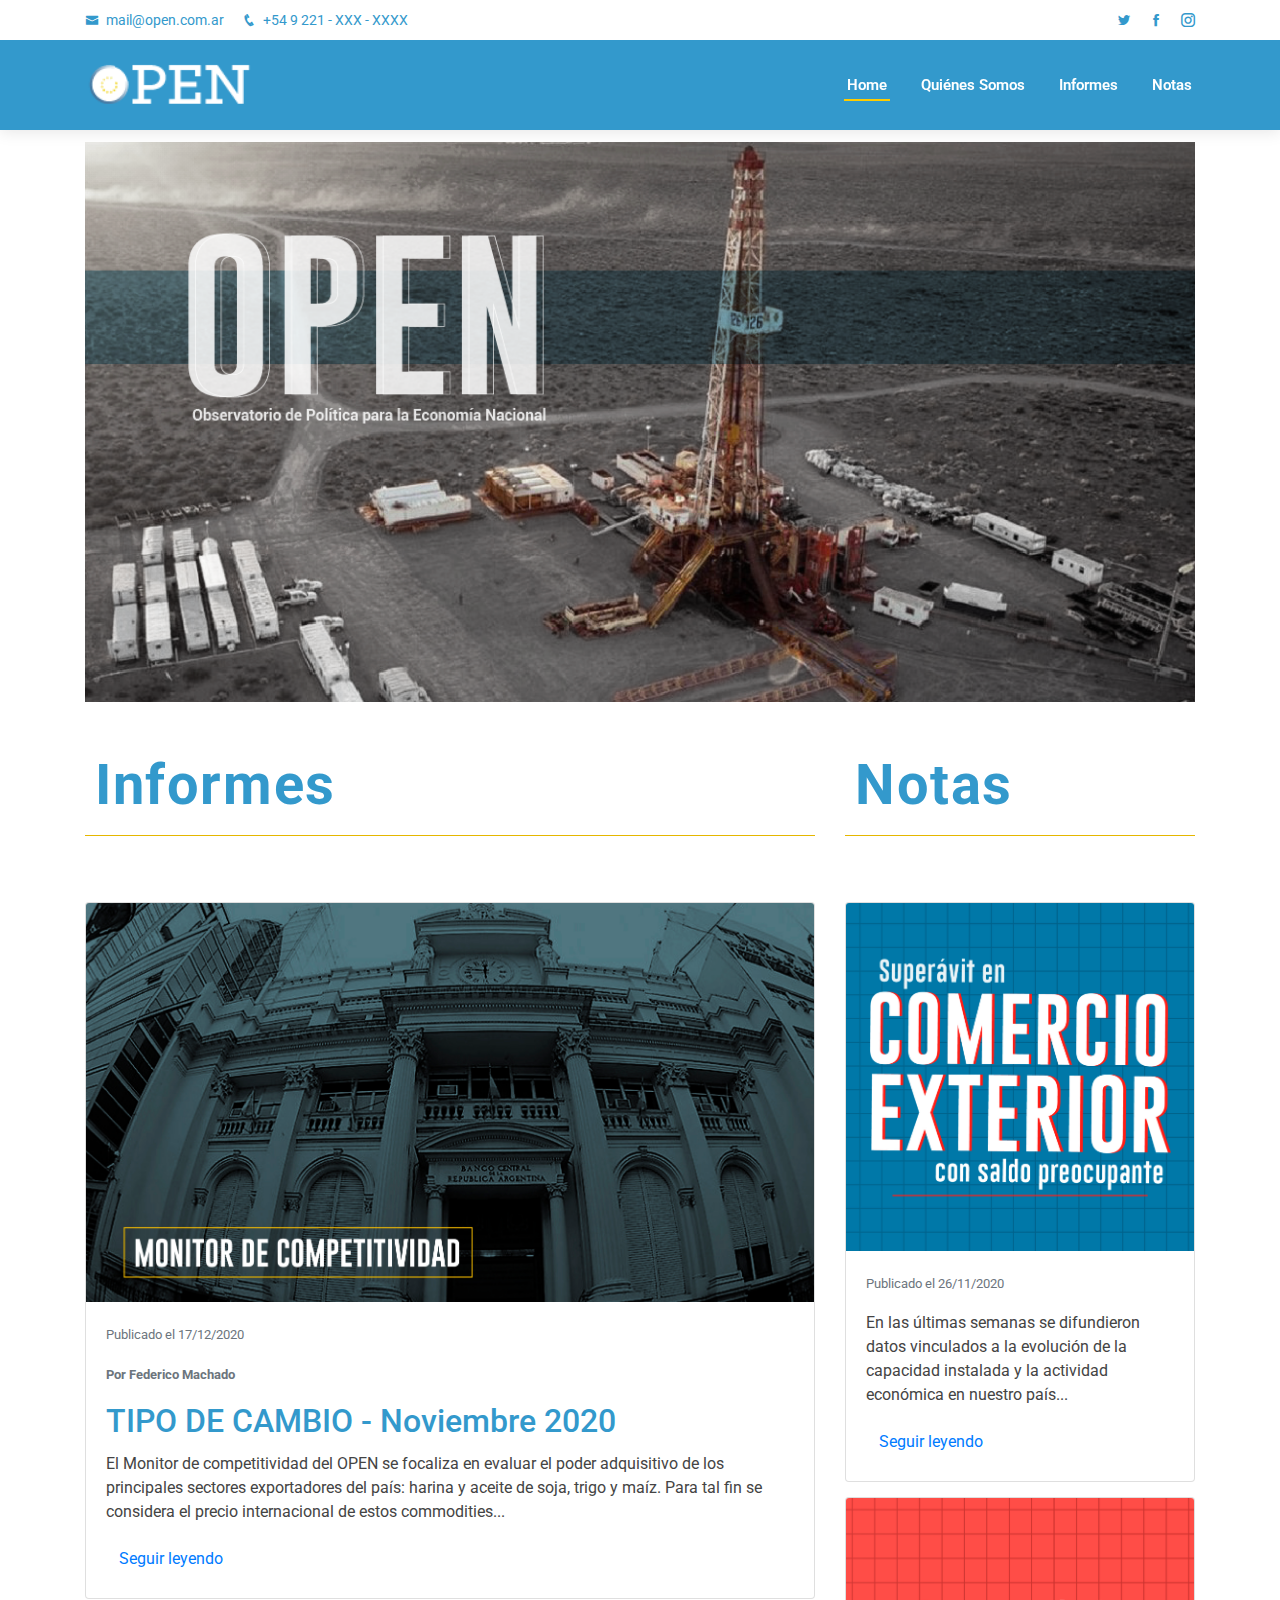
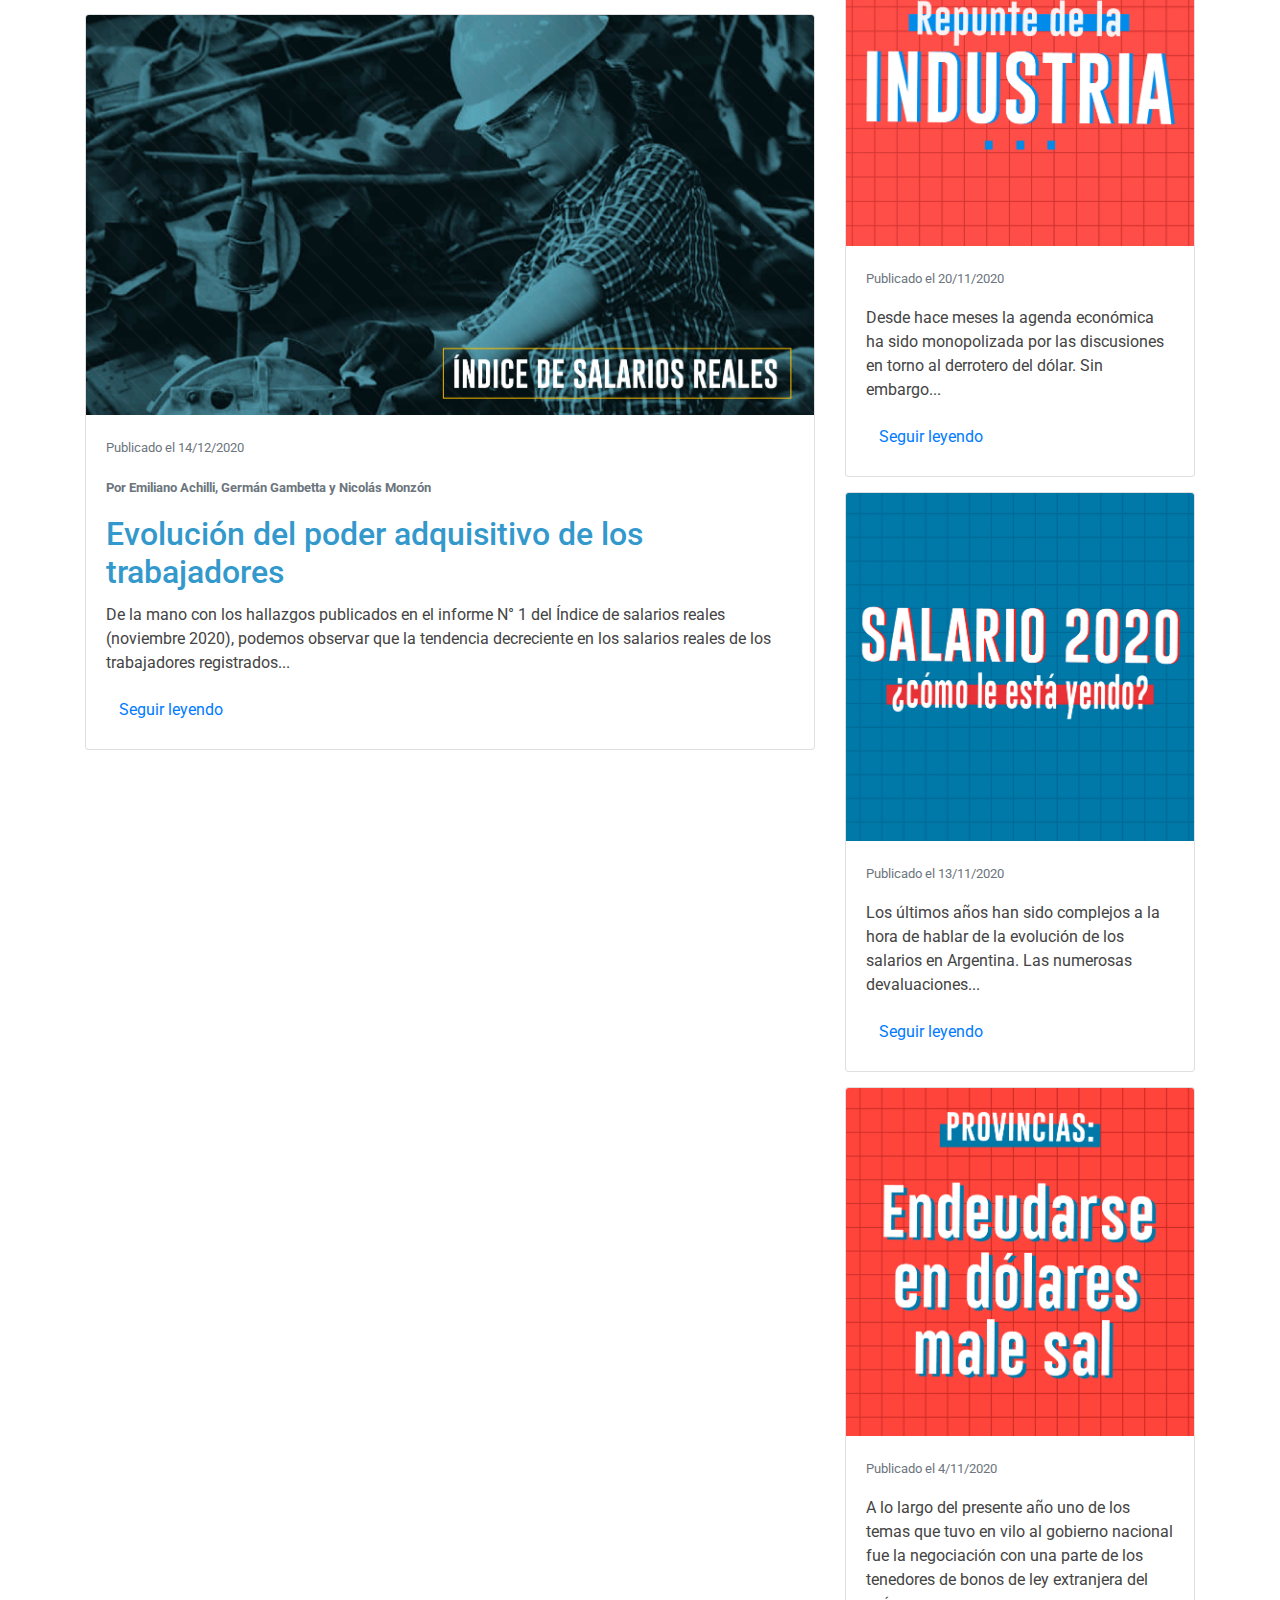
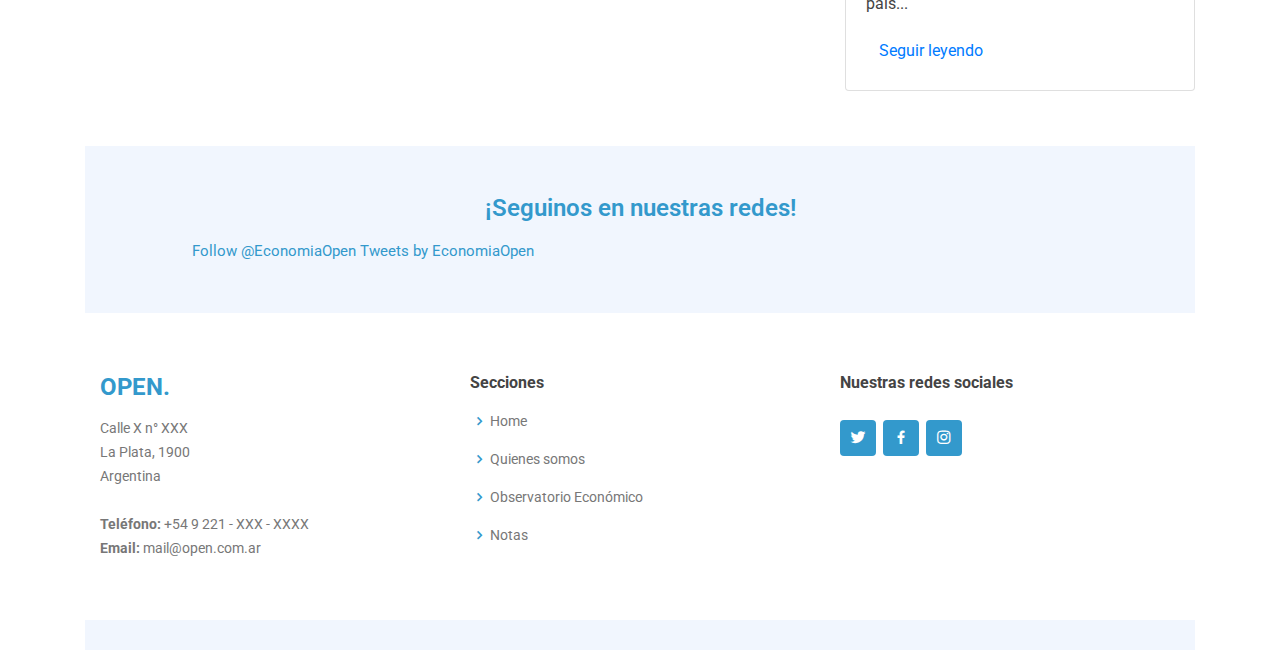
==== index.html @ 3bc05702 "A VER SI AHORA FUNCIONA - OPEN FINAL" ====
<!DOCTYPE html>
<html lang="en">

<head>
  <meta charset="utf-8">
  <meta content="width=device-width, initial-scale=1.0" name="viewport">

  <title>OPEN | Observatorio de Políticas para la Economía Nacional - Index</title>
  <meta content="" name="description">
  <meta content="" name="keywords">

  <!-- Favicons -->
  <link href="assets/img/favicon.png" rel="icon">
  <link href="assets/img/apple-touch-icon.png" rel="apple-touch-icon">

  <!-- Google Fonts -->
  <link href="https://fonts.googleapis.com/css?family=Open+Sans:300,300i,400,400i,600,600i,700,700i|Roboto:300,300i,400,400i,500,500i,600,600i,700,700i|Poppins:300,300i,400,400i,500,500i,600,600i,700,700i" rel="stylesheet">

  <!-- Archivos Vendor CSS -->
  <link href="assets/vendor/bootstrap/css/bootstrap.min.css" rel="stylesheet">
  <link href="assets/vendor/icofont/icofont.min.css" rel="stylesheet">
  <link href="assets/vendor/boxicons/css/boxicons.min.css" rel="stylesheet">
  <link href="assets/vendor/owl.carousel/assets/owl.carousel.min.css" rel="stylesheet">
  <link href="assets/vendor/venobox/venobox.css" rel="stylesheet">
  <link href="assets/vendor/aos/aos.css" rel="stylesheet">

 
  <link href="assets/css/style.css" rel="stylesheet">

</head>

<body class="container">

  <!-- ======= Barra superior ======= -->
  <div id="topbar" class="d-none d-lg-flex align-items-center fixed-top">
    <div class="container d-flex">
      <div class="contact-info mr-auto">
        <i class="icofont-envelope"></i> <a href="mailto:contact@example.com">mail@open.com.ar</a>
        <i class="icofont-phone"></i> +54 9 221 - XXX - XXXX
      </div>
      <div class="social-links">
        <a href="https://twitter.com/EconomiaOpen" class="twitter"><i class="icofont-twitter"></i></a>
        <a href="https://www.facebook.com/open.economia" class="facebook"><i class="icofont-facebook"></i></a>
        <a href="https://www.instagram.com/open.economia/" class="instagram"><i class="icofont-instagram"></i></a>
   <!-- <a href="#" class="skype"><i class="icofont-skype"></i></a>
        <a href="#" class="linkedin"><i class="icofont-linkedin"></i></i></a> -->
      </div>
    </div>
  </div>
  <!-- Fin Barra superior -->

  <!-- ======= Header ======= -->
  <header id="header" class="fixed-top">
    <div class="container d-flex align-items-center">

      <!-- <h1 class="logo mr-auto"><a href="index.html"><span>OPEN.</span></a></h1> -->
      <!-- Uncomment below if you prefer to use an image logo -->
      <a href="index.html" class="logo mr-auto"><img src="assets/img/logo.png" alt=""></a>

      <nav class="nav-menu d-none d-lg-block">
        <ul>
          <li class="active"><a href="index.html">Home</a></li>
          <li><a href="quienes-somos.html">Quiénes Somos</a></li>
          <li><a href="informes.html">Informes</a></li>
          <li><a href="notas.html">Notas</a></li>
     <!-- <li class="drop-down"><a href="">Drop Down</a>
            <ul>
              <li><a href="#">Drop Down 1</a></li>
              <li class="drop-down"><a href="#">Deep Drop Down</a>
                <ul>
                  <li><a href="#">Deep Drop Down 1</a></li>
                  <li><a href="#">Deep Drop Down 2</a></li>
                  <li><a href="#">Deep Drop Down 3</a></li>
                  <li><a href="#">Deep Drop Down 4</a></li>
                  <li><a href="#">Deep Drop Down 5</a></li>
                </ul>
              </li>
              <li><a href="#">Drop Down 2</a></li>
              <li><a href="#">Drop Down 3</a></li>
              <li><a href="#">Drop Down 4</a></li>
            </ul>
          </li>
          <li><a href="#contact">Contact</a></li> -->

        </ul>
      </nav><!-- .nav-menu -->

    </div>
  </header><!-- Fin Header -->

  <!-- Imagen Principal -->
  <main class="container-flex" data-aos="fade-up">
    <img src="assets/img/index-img.png" alt="OPEN - Imagen HOME PAGE" id="img-home" class="img-fluid mx-auto d-block">
  </main>
  <!-- Fin Imagen Principal -->

  <!-- Contenidos -->
  <div class="row">

    <!-- Monitor Económico -->
    <section class="col-12 col-md-8">

      <!-- Título -->
      <div class="section-title">
      <h1>Informes</h1>
      <hr color=#FFCC00 size="big">
      </div>

      <!-- A partir de acá se insertan cada una de los nuevos artículos con el formato de tarjeta -->
      <div class="card">
        <a href="informe2.html"><img src="assets/img/informes/informe2.jpg" class="card-img-top" alt="Imagen del informe"></a>
        <div class="card-body">
          <p class="card-text"><small class="text-muted">Publicado el 17/12/2020</small></p>
          <p class="card-text"><small class="text-muted"><b>Por Federico Machado</b></small></p>
          <h2 class="card-title">TIPO DE CAMBIO - Noviembre 2020</h5>
          <p class="card-text">El Monitor de competitividad del OPEN se focaliza en evaluar el poder adquisitivo de los principales sectores exportadores del país: harina y aceite de soja, trigo y maíz. Para tal fin se considera el precio internacional de estos commodities...</p>
          <a href="informe2.html" class="btn btn-link">Seguir leyendo</a>
        </div>
      </div>

      <div class="card">
        <a href="informe1.html"><img src="assets/img/informes/informe1.jpg" class="card-img-top" alt="Imagen del informe"></a>
        <div class="card-body">
          <p class="card-text"><small class="text-muted">Publicado el 14/12/2020</small></p>
          <p class="card-text"><small class="text-muted"><b>Por Emiliano Achilli, Germán Gambetta y Nicolás Monzón</b></small></p>
          <h2 class="card-title">Evolución del poder adquisitivo de los trabajadores</h5>
          <p class="card-text">De la mano con los hallazgos publicados en el informe N° 1 del Índice de salarios reales (noviembre 2020), podemos observar que la tendencia decreciente en los salarios reales de los trabajadores registrados...</p>
          <a href="informe1.html" class="btn btn-link">Seguir leyendo</a>
        </div>
      </div>

    </section> 
    <!-- Fin monitor económico -->

    <!-- Notas -->
    <section class="col-12 col-md-4">

      <!-- Título -->
      <div class="section-title">
      <h1>Notas</h1>
      <hr color=#FFCC00 size=50>
      </div>

       <!-- A partir de acá se insertan cada una de las nuevas notas con el formato de tarjeta -->

      <div class="card">
          <a href="nota4.html"><img src="assets/img/notas/Nota4.jpg" class="card-img-top" alt="IMAGEN DE LA NOTA"></a>
          <div class="card-body">
          <p class="card-text"><small class="text-muted">Publicado el 26/11/2020</small></p>
          <p class="card-text">En las últimas semanas se difundieron datos vinculados a la evolución de la capacidad instalada y la actividad económica en nuestro país...</p>
          <a href="nota4.html" class="btn btn-link">Seguir leyendo</a>
          </div>
      </div>

      <div class="card">
        <a href="nota3.html"><img src="assets/img/notas/Nota3.jpg" class="card-img-top" alt="IMAGEN DE LA NOTA"></a>
        <div class="card-body">
        <p class="card-text"><small class="text-muted">Publicado el 20/11/2020</small></p>
        <p class="card-text">Desde hace meses la agenda económica ha sido monopolizada por las discusiones en torno al derrotero del dólar. Sin embargo...</p>
        <a href="nota3.html" class="btn btn-link">Seguir leyendo</a>
        </div>
      </div>

      <div class="card">
        <a href="nota2.html"><img src="assets/img/notas/Nota2.jpg" class="card-img-top" alt="IMAGEN DE LA NOTA"></a>
        <div class="card-body">
        <p class="card-text"><small class="text-muted">Publicado el 13/11/2020</small></p>
        <p class="card-text">Los últimos años han sido complejos a la hora de hablar de la evolución de los salarios en Argentina. Las numerosas devaluaciones...</p>
        <a href="nota2.html" class="btn btn-link">Seguir leyendo</a>
        </div>
      </div>

      <div class="card">
        <a href="nota1.html"><img src="assets/img/notas/Nota1.jpg" class="card-img-top" alt="IMAGEN DE LA NOTA"></a>
        <div class="card-body">
        <p class="card-text"><small class="text-muted">Publicado el 4/11/2020</small></p>
        <p class="card-text">A lo largo del presente año uno de los temas que tuvo en vilo al gobierno nacional fue la negociación con una parte de los tenedores de bonos de ley extranjera del país...</p>
        <a href="nota1.html" class="btn btn-link">Seguir leyendo</a>
        </div>
      </div>

    </section>

  </div>
    
  <!-- Fin Notas -->

  <!-- Final de los Contenidos -->

  <!-- ======= Footer ======= -->
  <footer id="footer">

    <div class="footer-newsletter">
      <div class="container">
        <div class="row justify-content-center">
          <div class="col-lg-12">
            <h4>¡Seguinos en nuestras redes!</h4>
          </div>
          <div class="col-lg-6">

            <!-- BOTON FOLLOW-->
            <a href="https://twitter.com/EconomiaOpen?ref_src=twsrc%5Etfw" class="twitter-follow-button" data-lang="es" data-show-count="true" data-size="large">Follow @EconomiaOpen</a><script async src="https://platform.twitter.com/widgets.js" charset="utf-8"></script>

            <!-- FEED TWITTER -->
            <a class="twitter-timeline" data-lang="es" data-width="400" data-height="300" href="https://twitter.com/EconomiaOpen?ref_src=twsrc%5Etfw">Tweets by EconomiaOpen</a> <script async src="https://platform.twitter.com/widgets.js" charset="utf-8"></script>

          </div>
          <div class="col-lg-6">
            
            
            <!-- <div class="powr-instagram-feed" id="f2cced0b_1604287656"></div><script src="https://www.powr.io/powr.js?platform=embed"></script>

            <div class='embedsocial-instagram' data-ref="63bd82ec4a86f5b2173c14cc9625899e3c56906b"></div><script>(function(d, s, id){var js; if (d.getElementById(id)) {return;} js = d.createElement(s); js.id = id; js.src = "https://embedsocial.com/embedscript/in.js"; d.getElementsByTagName("head")[0].appendChild(js);}(document, "script", "EmbedSocialInstagramScript"));</script> -->
          </div>
        </div>
      </div>
    </div>

    <div class="footer-top">
      <div class="container">
        <div class="row">

          <div class="col-lg-4 col-md-6 footer-contact">
            <h3>OPEN<span>.</span></h3>
            <p>
              Calle X n° XXX <br>
              La Plata, 1900<br>
              Argentina <br><br>
              <strong>Teléfono:</strong> +54 9 221 - XXX - XXXX<br>
              <strong>Email:</strong> mail@open.com.ar<br>
            </p>
          </div>

          <div class="col-lg-4 col-md-6 footer-links">
            <h4>Secciones</h4>
            <ul>
              <li><i class="bx bx-chevron-right"></i> <a href="#">Home</a></li>
              <li><i class="bx bx-chevron-right"></i> <a href="#">Quienes somos</a></li>
              <li><i class="bx bx-chevron-right"></i> <a href="#">Observatorio Económico</a></li>
              <li><i class="bx bx-chevron-right"></i> <a href="#">Notas</a></li>
              <!-- <li><i class="bx bx-chevron-right"></i> <a href="#">Privacy policy</a></li>
            </ul> -->
          </div>


          <div class="col-lg-4 col-md-6 footer-links">
            <h4>Nuestras redes sociales</h4>
            <div class="social-links mt-3">
              <a href="#" class="twitter"><i class="bx bxl-twitter"></i></a>
              <a href="#" class="facebook"><i class="bx bxl-facebook"></i></a>
              <a href="#" class="instagram"><i class="bx bxl-instagram"></i></a>
            </div>
          </div>

        </div>
      </div>
    </div>

    
  </footer><!-- Fin Footer -->

  <div id="preloader"></div>
  <a href="#" class="back-to-top"><i class="icofont-simple-up"></i></a>

  <!-- Librería JS -->
  <script src="assets/vendor/jquery/jquery.min.js"></script>
  <script src="assets/vendor/bootstrap/js/bootstrap.bundle.min.js"></script>
  <script src="assets/vendor/jquery.easing/jquery.easing.min.js"></script>
  <script src="assets/vendor/php-email-form/validate.js"></script>
  <script src="assets/vendor/waypoints/jquery.waypoints.min.js"></script>
  <script src="assets/vendor/counterup/counterup.min.js"></script>
  <script src="assets/vendor/owl.carousel/owl.carousel.min.js"></script>
  <script src="assets/vendor/isotope-layout/isotope.pkgd.min.js"></script>
  <script src="assets/vendor/venobox/venobox.min.js"></script>
  <script src="assets/vendor/aos/aos.js"></script>

  <!-- Template Main JS File -->
  <script src="assets/js/main.js"></script>

</body>

</html>
---- assets/vendor/venobox/venobox.css ----
/* ------ venobox.css --------*/
.vbox-overlay *, .vbox-overlay *:before, .vbox-overlay *:after{
    -webkit-backface-visibility: hidden;
    -webkit-box-sizing:border-box;
    -moz-box-sizing:border-box;
    box-sizing:border-box;
}
.vbox-overlay * { 
    -webkit-backface-visibility: visible;
    backface-visibility: visible;
}
.vbox-overlay{
    display: -webkit-flex;
    display: flex;
    -webkit-flex-direction: column;
    flex-direction: column;
    -webkit-justify-content: center;
    justify-content: center;
    -webkit-align-items: center;
    align-items: center;
    position: fixed;
    left: 0;
    top: 0;
    bottom: 0;
    right: 0;
    z-index: 999999;
}

/* ----- navigation ----- */
.vbox-title{
    width: 100%;
    height: 40px;
    float: left;
    text-align: center;
    line-height: 28px;
    font-size: 12px;
    padding: 6px 50px;
    overflow: hidden;
    position: fixed;
    display: none;
    left: 0;
    z-index: 89;
}
.vbox-close{
    cursor: pointer;
    position: fixed;
    top: -1px;
    right: 0;
    width: 50px;
    height: 40px;
    padding: 6px;
    display: block;
    background-position:10px center;
    overflow: hidden;
    font-size: 24px;
    line-height: 1;
    text-align: center;
    z-index: 99;
}
.vbox-left{
    cursor: pointer;
    position: fixed;
    left: 0;
    height: 40px;
    overflow: hidden;
    line-height: 28px;
    font-size: 12px;
    z-index: 99;
    display: flex;
    align-items:center;
}
.vbox-num{
    display: inline-block;
    margin: 6px 0 6px 15px;
}
/* ----- Social share ----- */
.vbox-share{
    line-height: 28px;
    font-size: 12px;
    overflow: hidden;
    position: fixed;
    left: 0;
    z-index: 98;
    display: flex;
    align-items:center;
    justify-content: center;
    width: 100%;
    text-align: center;
}
.vbox-share svg{
    max-height: 28px;
    width: 28px;
    z-index: 10;
    margin-left: 12px;
    margin-top: 6px;
    margin-bottom: 6px;
    vertical-align: middle;
}


/* ----- navigation ARROWS ----- */
.vbox-next, .vbox-prev{
    position: fixed;
    top: 50%;
    margin-top: -15px;
    overflow: hidden;
    cursor: pointer;
    display: block;
    width: 45px;
    height: 45px;
    z-index: 99;
}
.vbox-next span, .vbox-prev span{
    position: relative;
    width: 20px;
    height: 20px;
    border: 2px solid transparent;
    border-top-color: #B6B6B6;
    border-right-color: #B6B6B6;
    text-indent: -100px;
    position: absolute;
    top: 8px;
    display: block;
}
.vbox-prev{
    left: 15px;
}
.vbox-next{
    right: 15px;
}
.vbox-prev span{
    left: 10px;
    -ms-transform: rotate(-135deg);
    -webkit-transform: rotate(-135deg);
    transform: rotate(-135deg);
}
.vbox-next span{
    -ms-transform: rotate(45deg);
    -webkit-transform: rotate(45deg);
    transform: rotate(45deg);
    right: 10px;
}
/* ------- inline window ------ */
.vbox-inline{
    width: 420px;
    height: 315px;
    height: 70vh;
    padding: 10px;
    background: #fff;
    margin: 0 auto;
    overflow: auto;
    text-align: left;
}
/* ------- Video & iFrames window ------ */
.venoframe{
    max-width: 100%;
    width: 100%;
    border: none;
    width: 100%;
    height: 260px;
    height: 70vh;
}
.venoframe.vbvid{
    height: 260px;
}
@media (min-width: 768px) {
    .venoframe, .vbox-inline{
        width: 90%;
        height: 360px;
        height: 70vh;
    }
    .venoframe.vbvid{
        width: 640px;
        height: 360px;
    }
}
@media (min-width: 992px) {
    .venoframe, .vbox-inline{
        max-width: 1200px;
        width: 80%;
        height: 540px;
        height: 70vh;
    }
    .venoframe.vbvid{
        width: 960px;
        height: 540px;
    }
}
/* 
Please do NOT edit this part! 
or at least read this note: http://i.imgur.com/7C0ws9e.gif
*/
.vbox-open{
    overflow: hidden;
}
.vbox-container{
    position: absolute;
    left: 0;
    right: 0;
    top: 0;
    bottom: 0;
    overflow-x: hidden;
    overflow-y: scroll;
    overflow-scrolling: touch;
    -webkit-overflow-scrolling: touch;
    z-index: 20;
    max-height: 100%;

}

.vbox-content{
    text-align: center;
    float: left;
    width: 100%;
    position: relative;
    overflow: hidden;
    padding: 20px 4%;
}
.vbox-container img{
    max-width: 100%;
    height: auto;
}
.vbox-figlio{
    box-shadow: 0 0 12px rgba(0,0,0,0.19), 0 6px 6px rgba(0,0,0,0.23);
    max-width: 100%;
    text-align: initial;
}
img.vbox-figlio{
    -webkit-user-select: none;
-khtml-user-select: none;
-moz-user-select: none;
-o-user-select: none;
user-select: none;
}
.vbox-content.swipe-left{
    margin-left: -200px !important;
}
.vbox-content.swipe-right{
    margin-left: 200px !important;
}
.vbox-animated{
    webkit-transition: margin 300ms ease-out;
    transition: margin 300ms ease-out;
}

/* ---------- preloader ----------
 * SPINKIT 
 * http://tobiasahlin.com/spinkit/
-------------------------------- */
.sk-double-bounce,.sk-rotating-plane{width:40px;height:40px;margin:40px auto}.sk-rotating-plane{background-color:#333;-webkit-animation:sk-rotatePlane 1.2s infinite ease-in-out;animation:sk-rotatePlane 1.2s infinite ease-in-out}@-webkit-keyframes sk-rotatePlane{0%{-webkit-transform:perspective(120px) rotateX(0) rotateY(0);transform:perspective(120px) rotateX(0) rotateY(0)}50%{-webkit-transform:perspective(120px) rotateX(-180.1deg) rotateY(0);transform:perspective(120px) rotateX(-180.1deg) rotateY(0)}100%{-webkit-transform:perspective(120px) rotateX(-180deg) rotateY(-179.9deg);transform:perspective(120px) rotateX(-180deg) rotateY(-179.9deg)}}@keyframes sk-rotatePlane{0%{-webkit-transform:perspective(120px) rotateX(0) rotateY(0);transform:perspective(120px) rotateX(0) rotateY(0)}50%{-webkit-transform:perspective(120px) rotateX(-180.1deg) rotateY(0);transform:perspective(120px) rotateX(-180.1deg) rotateY(0)}100%{-webkit-transform:perspective(120px) rotateX(-180deg) rotateY(-179.9deg);transform:perspective(120px) rotateX(-180deg) rotateY(-179.9deg)}}.sk-double-bounce{position:relative}.sk-double-bounce .sk-child{width:100%;height:100%;border-radius:50%;background-color:#333;opacity:.6;position:absolute;top:0;left:0;-webkit-animation:sk-doubleBounce 2s infinite ease-in-out;animation:sk-doubleBounce 2s infinite ease-in-out}.sk-chasing-dots .sk-child,.sk-spinner-pulse,.sk-three-bounce .sk-child{background-color:#333;border-radius:100%}.sk-double-bounce .sk-double-bounce2{-webkit-animation-delay:-1s;animation-delay:-1s}@-webkit-keyframes sk-doubleBounce{0%,100%{-webkit-transform:scale(0);transform:scale(0)}50%{-webkit-transform:scale(1);transform:scale(1)}}@keyframes sk-doubleBounce{0%,100%{-webkit-transform:scale(0);transform:scale(0)}50%{-webkit-transform:scale(1);transform:scale(1)}}.sk-wave{margin:40px auto;width:50px;height:40px;text-align:center;font-size:10px}.sk-wave .sk-rect{background-color:#333;height:100%;width:6px;display:inline-block;-webkit-animation:sk-waveStretchDelay 1.2s infinite ease-in-out;animation:sk-waveStretchDelay 1.2s infinite ease-in-out}.sk-wave .sk-rect1{-webkit-animation-delay:-1.2s;animation-delay:-1.2s}.sk-wave .sk-rect2{-webkit-animation-delay:-1.1s;animation-delay:-1.1s}.sk-wave .sk-rect3{-webkit-animation-delay:-1s;animation-delay:-1s}.sk-wave .sk-rect4{-webkit-animation-delay:-.9s;animation-delay:-.9s}.sk-wave .sk-rect5{-webkit-animation-delay:-.8s;animation-delay:-.8s}@-webkit-keyframes sk-waveStretchDelay{0%,100%,40%{-webkit-transform:scaleY(.4);transform:scaleY(.4)}20%{-webkit-transform:scaleY(1);transform:scaleY(1)}}@keyframes sk-waveStretchDelay{0%,100%,40%{-webkit-transform:scaleY(.4);transform:scaleY(.4)}20%{-webkit-transform:scaleY(1);transform:scaleY(1)}}.sk-wandering-cubes{margin:40px auto;width:40px;height:40px;position:relative}.sk-wandering-cubes .sk-cube{background-color:#333;width:10px;height:10px;position:absolute;top:0;left:0;-webkit-animation:sk-wanderingCube 1.8s ease-in-out -1.8s infinite both;animation:sk-wanderingCube 1.8s ease-in-out -1.8s infinite both}.sk-chasing-dots,.sk-spinner-pulse{width:40px;height:40px;margin:40px auto}.sk-wandering-cubes .sk-cube2{-webkit-animation-delay:-.9s;animation-delay:-.9s}@-webkit-keyframes sk-wanderingCube{0%{-webkit-transform:rotate(0);transform:rotate(0)}25%{-webkit-transform:translateX(30px) rotate(-90deg) scale(.5);transform:translateX(30px) rotate(-90deg) scale(.5)}50%{-webkit-transform:translateX(30px) translateY(30px) rotate(-179deg);transform:translateX(30px) translateY(30px) rotate(-179deg)}50.1%{-webkit-transform:translateX(30px) translateY(30px) rotate(-180deg);transform:translateX(30px) translateY(30px) rotate(-180deg)}75%{-webkit-transform:translateX(0) translateY(30px) rotate(-270deg) scale(.5);transform:translateX(0) translateY(30px) rotate(-270deg) scale(.5)}100%{-webkit-transform:rotate(-360deg);transform:rotate(-360deg)}}@keyframes sk-wanderingCube{0%{-webkit-transform:rotate(0);transform:rotate(0)}25%{-webkit-transform:translateX(30px) rotate(-90deg) scale(.5);transform:translateX(30px) rotate(-90deg) scale(.5)}50%{-webkit-transform:translateX(30px) translateY(30px) rotate(-179deg);transform:translateX(30px) translateY(30px) rotate(-179deg)}50.1%{-webkit-transform:translateX(30px) translateY(30px) rotate(-180deg);transform:translateX(30px) translateY(30px) rotate(-180deg)}75%{-webkit-transform:translateX(0) translateY(30px) rotate(-270deg) scale(.5);transform:translateX(0) translateY(30px) rotate(-270deg) scale(.5)}100%{-webkit-transform:rotate(-360deg);transform:rotate(-360deg)}}.sk-spinner-pulse{-webkit-animation:sk-pulseScaleOut 1s infinite ease-in-out;animation:sk-pulseScaleOut 1s infinite ease-in-out}@-webkit-keyframes sk-pulseScaleOut{0%{-webkit-transform:scale(0);transform:scale(0)}100%{-webkit-transform:scale(1);transform:scale(1);opacity:0}}@keyframes sk-pulseScaleOut{0%{-webkit-transform:scale(0);transform:scale(0)}100%{-webkit-transform:scale(1);transform:scale(1);opacity:0}}.sk-chasing-dots{position:relative;text-align:center;-webkit-animation:sk-chasingDotsRotate 2s infinite linear;animation:sk-chasingDotsRotate 2s infinite linear}.sk-chasing-dots .sk-child{width:60%;height:60%;display:inline-block;position:absolute;top:0;-webkit-animation:sk-chasingDotsBounce 2s infinite ease-in-out;animation:sk-chasingDotsBounce 2s infinite ease-in-out}.sk-chasing-dots .sk-dot2{top:auto;bottom:0;-webkit-animation-delay:-1s;animation-delay:-1s}@-webkit-keyframes sk-chasingDotsRotate{100%{-webkit-transform:rotate(360deg);transform:rotate(360deg)}}@keyframes sk-chasingDotsRotate{100%{-webkit-transform:rotate(360deg);transform:rotate(360deg)}}@-webkit-keyframes sk-chasingDotsBounce{0%,100%{-webkit-transform:scale(0);transform:scale(0)}50%{-webkit-transform:scale(1);transform:scale(1)}}@keyframes sk-chasingDotsBounce{0%,100%{-webkit-transform:scale(0);transform:scale(0)}50%{-webkit-transform:scale(1);transform:scale(1)}}.sk-three-bounce{margin:40px auto;width:80px;text-align:center}.sk-three-bounce .sk-child{width:20px;height:20px;display:inline-block;-webkit-animation:sk-three-bounce 1.4s ease-in-out 0s infinite both;animation:sk-three-bounce 1.4s ease-in-out 0s infinite both}.sk-circle .sk-child:before,.sk-fading-circle .sk-circle:before{display:block;border-radius:100%;content:'';background-color:#333}.sk-three-bounce .sk-bounce1{-webkit-animation-delay:-.32s;animation-delay:-.32s}.sk-three-bounce .sk-bounce2{-webkit-animation-delay:-.16s;animation-delay:-.16s}@-webkit-keyframes sk-three-bounce{0%,100%,80%{-webkit-transform:scale(0);transform:scale(0)}40%{-webkit-transform:scale(1);transform:scale(1)}}@keyframes sk-three-bounce{0%,100%,80%{-webkit-transform:scale(0);transform:scale(0)}40%{-webkit-transform:scale(1);transform:scale(1)}}.sk-circle{margin:40px auto;width:40px;height:40px;position:relative}.sk-circle .sk-child{width:100%;height:100%;position:absolute;left:0;top:0}.sk-circle .sk-child:before{margin:0 auto;width:15%;height:15%;-webkit-animation:sk-circleBounceDelay 1.2s infinite ease-in-out both;animation:sk-circleBounceDelay 1.2s infinite ease-in-out both}.sk-circle .sk-circle2{-webkit-transform:rotate(30deg);-ms-transform:rotate(30deg);transform:rotate(30deg)}.sk-circle .sk-circle3{-webkit-transform:rotate(60deg);-ms-transform:rotate(60deg);transform:rotate(60deg)}.sk-circle .sk-circle4{-webkit-transform:rotate(90deg);-ms-transform:rotate(90deg);transform:rotate(90deg)}.sk-circle .sk-circle5{-webkit-transform:rotate(120deg);-ms-transform:rotate(120deg);transform:rotate(120deg)}.sk-circle .sk-circle6{-webkit-transform:rotate(150deg);-ms-transform:rotate(150deg);transform:rotate(150deg)}.sk-circle .sk-circle7{-webkit-transform:rotate(180deg);-ms-transform:rotate(180deg);transform:rotate(180deg)}.sk-circle .sk-circle8{-webkit-transform:rotate(210deg);-ms-transform:rotate(210deg);transform:rotate(210deg)}.sk-circle .sk-circle9{-webkit-transform:rotate(240deg);-ms-transform:rotate(240deg);transform:rotate(240deg)}.sk-circle .sk-circle10{-webkit-transform:rotate(270deg);-ms-transform:rotate(270deg);transform:rotate(270deg)}.sk-circle .sk-circle11{-webkit-transform:rotate(300deg);-ms-transform:rotate(300deg);transform:rotate(300deg)}.sk-circle .sk-circle12{-webkit-transform:rotate(330deg);-ms-transform:rotate(330deg);transform:rotate(330deg)}.sk-circle .sk-circle2:before{-webkit-animation-delay:-1.1s;animation-delay:-1.1s}.sk-circle .sk-circle3:before{-webkit-animation-delay:-1s;animation-delay:-1s}.sk-circle .sk-circle4:before{-webkit-animation-delay:-.9s;animation-delay:-.9s}.sk-circle .sk-circle5:before{-webkit-animation-delay:-.8s;animation-delay:-.8s}.sk-circle .sk-circle6:before{-webkit-animation-delay:-.7s;animation-delay:-.7s}.sk-circle .sk-circle7:before{-webkit-animation-delay:-.6s;animation-delay:-.6s}.sk-circle .sk-circle8:before{-webkit-animation-delay:-.5s;animation-delay:-.5s}.sk-circle .sk-circle9:before{-webkit-animation-delay:-.4s;animation-delay:-.4s}.sk-circle .sk-circle10:before{-webkit-animation-delay:-.3s;animation-delay:-.3s}.sk-circle .sk-circle11:before{-webkit-animation-delay:-.2s;animation-delay:-.2s}.sk-circle .sk-circle12:before{-webkit-animation-delay:-.1s;animation-delay:-.1s}@-webkit-keyframes sk-circleBounceDelay{0%,100%,80%{-webkit-transform:scale(0);transform:scale(0)}40%{-webkit-transform:scale(1);transform:scale(1)}}@keyframes sk-circleBounceDelay{0%,100%,80%{-webkit-transform:scale(0);transform:scale(0)}40%{-webkit-transform:scale(1);transform:scale(1)}}.sk-cube-grid{width:40px;height:40px;margin:40px auto}.sk-cube-grid .sk-cube{width:33.33%;height:33.33%;background-color:#333;float:left;-webkit-animation:sk-cubeGridScaleDelay 1.3s infinite ease-in-out;animation:sk-cubeGridScaleDelay 1.3s infinite ease-in-out}.sk-cube-grid .sk-cube1{-webkit-animation-delay:.2s;animation-delay:.2s}.sk-cube-grid .sk-cube2{-webkit-animation-delay:.3s;animation-delay:.3s}.sk-cube-grid .sk-cube3{-webkit-animation-delay:.4s;animation-delay:.4s}.sk-cube-grid .sk-cube4{-webkit-animation-delay:.1s;animation-delay:.1s}.sk-cube-grid .sk-cube5{-webkit-animation-delay:.2s;animation-delay:.2s}.sk-cube-grid .sk-cube6{-webkit-animation-delay:.3s;animation-delay:.3s}.sk-cube-grid .sk-cube7{-webkit-animation-delay:0ms;animation-delay:0ms}.sk-cube-grid .sk-cube8{-webkit-animation-delay:.1s;animation-delay:.1s}.sk-cube-grid .sk-cube9{-webkit-animation-delay:.2s;animation-delay:.2s}@-webkit-keyframes sk-cubeGridScaleDelay{0%,100%,70%{-webkit-transform:scale3D(1,1,1);transform:scale3D(1,1,1)}35%{-webkit-transform:scale3D(0,0,1);transform:scale3D(0,0,1)}}@keyframes sk-cubeGridScaleDelay{0%,100%,70%{-webkit-transform:scale3D(1,1,1);transform:scale3D(1,1,1)}35%{-webkit-transform:scale3D(0,0,1);transform:scale3D(0,0,1)}}.sk-fading-circle{margin:40px auto;width:40px;height:40px;position:relative}.sk-fading-circle .sk-circle{width:100%;height:100%;position:absolute;left:0;top:0}.sk-fading-circle .sk-circle:before{margin:0 auto;width:15%;height:15%;-webkit-animation:sk-circleFadeDelay 1.2s infinite ease-in-out both;animation:sk-circleFadeDelay 1.2s infinite ease-in-out both}.sk-fading-circle .sk-circle2{-webkit-transform:rotate(30deg);-ms-transform:rotate(30deg);transform:rotate(30deg)}.sk-fading-circle .sk-circle3{-webkit-transform:rotate(60deg);-ms-transform:rotate(60deg);transform:rotate(60deg)}.sk-fading-circle .sk-circle4{-webkit-transform:rotate(90deg);-ms-transform:rotate(90deg);transform:rotate(90deg)}.sk-fading-circle .sk-circle5{-webkit-transform:rotate(120deg);-ms-transform:rotate(120deg);transform:rotate(120deg)}.sk-fading-circle .sk-circle6{-webkit-transform:rotate(150deg);-ms-transform:rotate(150deg);transform:rotate(150deg)}.sk-fading-circle .sk-circle7{-webkit-transform:rotate(180deg);-ms-transform:rotate(180deg);transform:rotate(180deg)}.sk-fading-circle .sk-circle8{-webkit-transform:rotate(210deg);-ms-transform:rotate(210deg);transform:rotate(210deg)}.sk-fading-circle .sk-circle9{-webkit-transform:rotate(240deg);-ms-transform:rotate(240deg);transform:rotate(240deg)}.sk-fading-circle .sk-circle10{-webkit-transform:rotate(270deg);-ms-transform:rotate(270deg);transform:rotate(270deg)}.sk-fading-circle .sk-circle11{-webkit-transform:rotate(300deg);-ms-transform:rotate(300deg);transform:rotate(300deg)}.sk-fading-circle .sk-circle12{-webkit-transform:rotate(330deg);-ms-transform:rotate(330deg);transform:rotate(330deg)}.sk-fading-circle .sk-circle2:before{-webkit-animation-delay:-1.1s;animation-delay:-1.1s}.sk-fading-circle .sk-circle3:before{-webkit-animation-delay:-1s;animation-delay:-1s}.sk-fading-circle .sk-circle4:before{-webkit-animation-delay:-.9s;animation-delay:-.9s}.sk-fading-circle .sk-circle5:before{-webkit-animation-delay:-.8s;animation-delay:-.8s}.sk-fading-circle .sk-circle6:before{-webkit-animation-delay:-.7s;animation-delay:-.7s}.sk-fading-circle .sk-circle7:before{-webkit-animation-delay:-.6s;animation-delay:-.6s}.sk-fading-circle .sk-circle8:before{-webkit-animation-delay:-.5s;animation-delay:-.5s}.sk-fading-circle .sk-circle9:before{-webkit-animation-delay:-.4s;animation-delay:-.4s}.sk-fading-circle .sk-circle10:before{-webkit-animation-delay:-.3s;animation-delay:-.3s}.sk-fading-circle .sk-circle11:before{-webkit-animation-delay:-.2s;animation-delay:-.2s}.sk-fading-circle .sk-circle12:before{-webkit-animation-delay:-.1s;animation-delay:-.1s}@-webkit-keyframes sk-circleFadeDelay{0%,100%,39%{opacity:0}40%{opacity:1}}@keyframes sk-circleFadeDelay{0%,100%,39%{opacity:0}40%{opacity:1}}.sk-folding-cube{margin:40px auto;width:40px;height:40px;position:relative;-webkit-transform:rotateZ(45deg);transform:rotateZ(45deg)}.sk-folding-cube .sk-cube{float:left;width:50%;height:50%;position:relative;-webkit-transform:scale(1.1);-ms-transform:scale(1.1);transform:scale(1.1)}.sk-folding-cube .sk-cube:before{content:'';position:absolute;top:0;left:0;width:100%;height:100%;background-color:#333;-webkit-animation:sk-foldCubeAngle 2.4s infinite linear both;animation:sk-foldCubeAngle 2.4s infinite linear both;-webkit-transform-origin:100% 100%;-ms-transform-origin:100% 100%;transform-origin:100% 100%}.sk-folding-cube .sk-cube2{-webkit-transform:scale(1.1) rotateZ(90deg);transform:scale(1.1) rotateZ(90deg)}.sk-folding-cube .sk-cube3{-webkit-transform:scale(1.1) rotateZ(180deg);transform:scale(1.1) rotateZ(180deg)}.sk-folding-cube .sk-cube4{-webkit-transform:scale(1.1) rotateZ(270deg);transform:scale(1.1) rotateZ(270deg)}.sk-folding-cube .sk-cube2:before{-webkit-animation-delay:.3s;animation-delay:.3s}.sk-folding-cube .sk-cube3:before{-webkit-animation-delay:.6s;animation-delay:.6s}.sk-folding-cube .sk-cube4:before{-webkit-animation-delay:.9s;animation-delay:.9s}@-webkit-keyframes sk-foldCubeAngle{0%,10%{-webkit-transform:perspective(140px) rotateX(-180deg);transform:perspective(140px) rotateX(-180deg);opacity:0}25%,75%{-webkit-transform:perspective(140px) rotateX(0);transform:perspective(140px) rotateX(0);opacity:1}100%,90%{-webkit-transform:perspective(140px) rotateY(180deg);transform:perspective(140px) rotateY(180deg);opacity:0}}@keyframes sk-foldCubeAngle{0%,10%{-webkit-transform:perspective(140px) rotateX(-180deg);transform:perspective(140px) rotateX(-180deg);opacity:0}25%,75%{-webkit-transform:perspective(140px) rotateX(0);transform:perspective(140px) rotateX(0);opacity:1}100%,90%{-webkit-transform:perspective(140px) rotateY(180deg);transform:perspective(140px) rotateY(180deg);opacity:0}}
---- assets/css/style.css ----
body {
  font-family: "Roboto";
  color: #444444;
}

a {
  color: #3399CC;
}

a:hover {
  color: #3399CC;
  text-decoration: none;
}

h1, h2, h3, h4, h5, h6 {
  font-family: "Roboto";
}

h1, h2, h3, h4, h5, h6 {
  color: #3399CC;
}

p {
  font-size: larger;
}

/*--------------------------------------------------------------
# Preloader - NO TOCAR
--------------------------------------------------------------*/
#preloader {
  position: fixed;
  top: 0;
  left: 0;
  right: 0;
  bottom: 0;
  z-index: 9999;
  overflow: hidden;
  background: #f0f0f0;
}

#preloader:before {
  content: "";
  position: fixed;
  top: calc(50% - 30px);
  left: calc(50% - 30px);
  border: 6px solid #3399CC;
  border-top-color: #e2eefd;
  border-radius: 50%;
  width: 60px;
  height: 60px;
  -webkit-animation: animate-preloader 1s linear infinite;
  animation: animate-preloader 1s linear infinite;
}

@-webkit-keyframes animate-preloader {
  0% {
    transform: rotate(0deg);
  }
  100% {
    transform: rotate(360deg);
  }
}

@keyframes animate-preloader {
  0% {
    transform: rotate(0deg);
  }
  100% {
    transform: rotate(360deg);
  }
}

/*--------------------------------------------------------------
# Botón volver arriba - NO TOCAR
--------------------------------------------------------------*/
.back-to-top {
  position: fixed;
  display: none;
  right: 15px;
  bottom: 15px;
  z-index: 99999;
}

.back-to-top i {
  display: flex;
  align-items: center;
  justify-content: center;
  font-size: 24px;
  width: 40px;
  height: 40px;
  border-radius: 4px;
  background: #3399CC;
  color: #fff;
  transition: all 0.4s;
}

.back-to-top i:hover {
  background: #3284f1;
  color: #fff;
}

/*--------------------------------------------------------------
# Desabilitar animación en celulares - NO TOCAR
--------------------------------------------------------------*/
@media screen and (max-width: 768px) {
  [data-aos-delay] {
    transition-delay: 0 !important;
  }
}

/*--------------------------------------------------------------
# Barra superior - MODIFICAR CON CUIDADO
--------------------------------------------------------------*/
#topbar {
  background: #fff;
  height: 40px;
  font-size: 14px;
  transition: all 0.5s;
  color: #3399CC;
}

#topbar.topbar-scrolled {
  top: -40px;
}

#topbar .contact-info a {
  line-height: 1;
  color: #3399CC;
  transition: 0.3s;
}

#topbar .contact-info a:hover {
  text-decoration: underline;
}

#topbar .contact-info i {
  padding-right: 4px;
  margin-left: 15px;
}

#topbar .contact-info i:first-child {
  margin-left: 0;
}

#topbar .social-links a {
  color:#3399CC;
  padding-left: 15px;
  display: inline-block;
  line-height: 1px;
  transition: 0.3s;
}

#topbar .social-links a:hover {
  color: #3399CC;
}

/*--------------------------------------------------------------
# Header - MODIFICAR CON CUIDADO (SE PUEDE ROMPER)
--------------------------------------------------------------*/
#header {
  background: #3399CC;
  transition: all 0.5s;
  z-index: 997;
  padding: 20px 0;
  top: 40px;
  box-shadow: 0px 2px 15px rgba(0, 0, 0, 0.1);
}

#header.header-scrolled {
  top: 0;
  padding: 15px;
}

#header .logo {
  font-size: 32px;
  margin: 0;
  padding: 0;
  line-height: 1;
  font-weight: 600;
  letter-spacing: 0.8px;
  font-family: "Roboto";
}

#header .logo a {
  color: #222222;
}

#header .logo a span {
  color: #3399CC;
}

#header .logo img {
  height: 50px;
}

@media (max-width: 992px) {
  #header {
    padding: 5px;
    top: 0;
  }
  #header.header-scrolled {
    top: 0;
    padding: 5px;
  }
  #header .logo {
    font-size: 28px;
  }
}

/*--------------------------------------------------------------
# Barra de navegación - NO TOCAR
--------------------------------------------------------------*/
/* Navegación - Escritorio */
.nav-menu ul {
  margin: 0;
  padding: 0;
  list-style: none;
}

.nav-menu > ul {
  display: flex;
}

.nav-menu > ul > li {
  position: relative;
  white-space: nowrap;
  padding: 10px 0 10px 28px;
}

.nav-menu a {
  display: block;
  position: relative;
  color: #FFF;
  transition: 0.3s;
  font-size: 15px;
  font-weight: 600;
  padding: 0 3px;
  font-family: "Roboto";
}

.nav-menu > ul > li > a:before {
  content: "";
  position: absolute;
  width: 100%;
  height: 2px;
  bottom: -5px;
  left: 0;
  background-color: #FFCC00;
  visibility: hidden;
  width: 0px;
  transition: all 0.3s ease-in-out 0s;
}

.nav-menu a:hover:before, .nav-menu li:hover > a:before, .nav-menu .active > a:before {
  visibility: visible;
  width: 100%;
}

.nav-menu a:hover, .nav-menu .active > a, .nav-menu li:hover > a {
  color: #FFF;
}

.nav-menu .drop-down ul {
  display: block;
  position: absolute;
  left: 26px;
  top: calc(100% + 30px);
  z-index: 99;
  opacity: 0;
  visibility: hidden;
  padding: 10px 0;
  background: #fff;
  box-shadow: 0px 0px 30px rgba(127, 137, 161, 0.25);
  transition: 0.3s;
}

.nav-menu .drop-down:hover > ul {
  opacity: 1;
  top: 100%;
  visibility: visible;
}

.nav-menu .drop-down li {
  min-width: 180px;
  position: relative;
}

.nav-menu .drop-down ul a {
  padding: 10px 20px;
  font-size: 14px;
  font-weight: 500;
  text-transform: none;
  color: #3399CC;
}

.nav-menu .drop-down ul a:hover, .nav-menu .drop-down ul .active > a, .nav-menu .drop-down ul li:hover > a {
  color: #FFCC00;
}

.nav-menu .drop-down > a:after {
  content: "\ea99";
  font-family: IcoFont;
  padding-left: 5px;
}

.nav-menu .drop-down .drop-down ul {
  top: 0;
  left: calc(100% - 30px);
}

.nav-menu .drop-down .drop-down:hover > ul {
  opacity: 1;
  top: 0;
  left: 100%;
}

.nav-menu .drop-down .drop-down > a {
  padding-right: 35px;
}

.nav-menu .drop-down .drop-down > a:after {
  content: "\eaa0";
  font-family: IcoFont;
  position: absolute;
  right: 15px;
}

@media (max-width: 1366px) {
  .nav-menu .drop-down .drop-down ul {
    left: -90%;
  }
  .nav-menu .drop-down .drop-down:hover > ul {
    left: -100%;
  }
  .nav-menu .drop-down .drop-down > a:after {
    content: "\ea9d";
  }
}

/* Navegación Móvil - NO TOCAR */
.mobile-nav-toggle {
  position: fixed;
  right: 15px;
  top: 15px;
  z-index: 9998;
  border: 0;
  background: none;
  font-size: 24px;
  transition: all 0.4s;
  outline: none !important;
  line-height: 1;
  cursor: pointer;
  text-align: right;
}

.mobile-nav-toggle i {
  color: #FFF;
}

.mobile-nav {
  position: fixed;
  top: 55px;
  right: 15px;
  bottom: 15px;
  left: 15px;
  z-index: 9999;
  overflow-y: auto;
  background: #fff;
  transition: ease-in-out 0.2s;
  opacity: 0;
  visibility: hidden;
  border-radius: 10px;
  padding: 10px 0;
}

.mobile-nav * {
  margin: 0;
  padding: 0;
  list-style: none;
}

.mobile-nav a {
  display: block;
  position: relative;
  color: #222222;
  padding: 10px 20px;
  font-weight: 500;
  outline: none;
}

.mobile-nav a:hover, .mobile-nav .active > a, .mobile-nav li:hover > a {
  color: #FFCC00;
  text-decoration: none;
}

.mobile-nav .drop-down > a:after {
  content: "\ea99";
  font-family: IcoFont;
  padding-left: 10px;
  position: absolute;
  right: 15px;
}

.mobile-nav .active.drop-down > a:after {
  content: "\eaa1";
}

.mobile-nav .drop-down > a {
  padding-right: 35px;
}

.mobile-nav .drop-down ul {
  display: none;
  overflow: hidden;
}

.mobile-nav .drop-down li {
  padding-left: 20px;
}

.mobile-nav-overly {
  width: 100%;
  height: 100%;
  z-index: 9997;
  top: 0;
  left: 0;
  position: fixed;
  background: rgba(9, 9, 9, 0.6);
  overflow: hidden;
  display: none;
  transition: ease-in-out 0.2s;
}

.mobile-nav-active {
  overflow: hidden;
}

.mobile-nav-active .mobile-nav {
  opacity: 1;
  visibility: visible;
}

.mobile-nav-active .mobile-nav-toggle i {
  color: #fff;
}
/*--------------------------------------------------------------
# Imagen Principal
--------------------------------------------------------------*/

#img-home {
  margin-top: 142px;
  margin-bottom: 10px;
}

@media (max-width: 992px) {
  #img-home {
    margin-top: 75px;
    margin-bottom: 5px;
  }
}

/*--------------------------------------------------------------
# Sección General Contenidos
--------------------------------------------------------------*/
section {
  padding: 40px 0;
  overflow: hidden;
}

.section-bg {
  background-color: #f6f9fe;
}

.section-title {
  text-align: left;
  padding-bottom: 50px;
}
.section-title h1 {
  color: #3399CC;
  font-family: "Roboto" !important;
  font-weight: 700;
  font-size: 3.5rem;
  letter-spacing: .1rem;
  margin: 0px auto 0 10px;
}

.section-title h2 {
  font-size: 13px;
  letter-spacing: 1px;
  font-weight: 700;
  padding: 8px 20px;
  margin: 0;
  background: #e7f1fd;
  color: #3399CC;
  display: inline-block;
  text-transform: uppercase;
  border-radius: 50px;
}

.section-title h3 {
  margin: 15px 0 0 0;
  font-size: 32px;
  font-weight: 700;
}

.section-title h3 span {
  color: #3399CC;
}

.section-title p {
  margin: 15px auto 0 auto;
  font-weight: 600;
}

.card {
  margin-bottom: 15px;
}

.card p {
  font-size: medium;
}

.nota-informe {
  margin-top: 10rem;
}

.nota-informe p{
  font-size: larger;
}

@media (max-width: 1024px) {
  .nota-informe {
    margin-top: 2rem;
  }
  .section-title {
    padding-bottom: 20px;
  }
  .section-title p {
    width: 50%;
  }
  .section-title h1 {
    font-size: 2.5rem;
  }
}

/*--------------------------------------------------------------
# Breadcrumbs
--------------------------------------------------------------*/
.breadcrumbs {
  padding: 20px 0;
  background-color: #f1f6fe;
  min-height: 40px;
  margin-top: 134px;
}

@media (max-width: 992px) {
  .breadcrumbs {
    margin-top: 58px;
  }
}

.breadcrumbs h2 {
  font-size: 24px;
  font-weight: 300;
  margin: 0;
}

@media (max-width: 992px) {
  .breadcrumbs h2 {
    margin: 0 0 10px 0;
  }
}

.breadcrumbs ol {
  display: flex;
  flex-wrap: wrap;
  list-style: none;
  padding: 0;
  margin: 0;
  font-size: 14px;
}

.breadcrumbs ol li + li {
  padding-left: 10px;
}

.breadcrumbs ol li + li::before {
  display: inline-block;
  padding-right: 10px;
  color: #6c757d;
  content: "/";
}

@media (max-width: 768px) {
  .breadcrumbs .d-flex {
    display: block !important;
  }
  .breadcrumbs ol {
    display: block;
  }
  .breadcrumbs ol li {
    display: inline-block;
  }
}



/*--------------------------------------------------------------
# Contact
--------------------------------------------------------------*/
.contact .info-box {
  color: #444444;
  text-align: center;
  box-shadow: 0 0 30px rgba(214, 215, 216, 0.3);
  padding: 20px 0 30px 0;
}

.contact .info-box i {
  font-size: 32px;
  color: #106eea;
  border-radius: 50%;
  padding: 8px;
  border: 2px dotted #b3d1fa;
}

.contact .info-box h3 {
  font-size: 20px;
  color: #777777;
  font-weight: 700;
  margin: 10px 0;
}

.contact .info-box p {
  padding: 0;
  line-height: 24px;
  font-size: 14px;
  margin-bottom: 0;
}

.contact .php-email-form {
  box-shadow: 0 0 30px rgba(214, 215, 216, 0.4);
  padding: 30px;
}

.contact .php-email-form .validate {
  display: none;
  color: red;
  margin: 0 0 15px 0;
  font-weight: 400;
  font-size: 13px;
}

.contact .php-email-form .error-message {
  display: none;
  color: #fff;
  background: #ed3c0d;
  text-align: left;
  padding: 15px;
  font-weight: 600;
}

.contact .php-email-form .error-message br + br {
  margin-top: 25px;
}

.contact .php-email-form .sent-message {
  display: none;
  color: #fff;
  background: #18d26e;
  text-align: center;
  padding: 15px;
  font-weight: 600;
}

.contact .php-email-form .loading {
  display: none;
  background: #fff;
  text-align: center;
  padding: 15px;
}

.contact .php-email-form .loading:before {
  content: "";
  display: inline-block;
  border-radius: 50%;
  width: 24px;
  height: 24px;
  margin: 0 10px -6px 0;
  border: 3px solid #18d26e;
  border-top-color: #eee;
  -webkit-animation: animate-loading 1s linear infinite;
  animation: animate-loading 1s linear infinite;
}

.contact .php-email-form input, .contact .php-email-form textarea {
  border-radius: 0;
  box-shadow: none;
  font-size: 14px;
}

.contact .php-email-form input:focus, .contact .php-email-form textarea:focus {
  border-color: #106eea;
}

.contact .php-email-form input {
  padding: 20px 15px;
}

.contact .php-email-form textarea {
  padding: 12px 15px;
}

.contact .php-email-form button[type="submit"] {
  background: #106eea;
  border: 0;
  padding: 10px 30px;
  color: #fff;
  transition: 0.4s;
  border-radius: 4px;
}

.contact .php-email-form button[type="submit"]:hover {
  background: #3b8af2;
}

@-webkit-keyframes animate-loading {
  0% {
    transform: rotate(0deg);
  }
  100% {
    transform: rotate(360deg);
  }
}

@keyframes animate-loading {
  0% {
    transform: rotate(0deg);
  }
  100% {
    transform: rotate(360deg);
  }
}

/*--------------------------------------------------------------
# Footer
--------------------------------------------------------------*/
#footer {
  background: #fff;
  padding: 0 0 30px 0;
  color: #444444;
  font-size: 14px;
  background: #f1f6fe;
}

#footer .footer-newsletter {
  padding: 50px 0;
  background: #f1f6fe;
  text-align: center;
  font-size: 15px;
}

#footer .footer-newsletter h4 {
  font-size: 24px;
  margin: 0 0 20px 0;
  padding: 0;
  line-height: 1;
  font-weight: 600;
}

#footer .footer-newsletter form {
  margin-top: 30px;
  background: #fff;
  padding: 6px 10px;
  position: relative;
  border-radius: 4px;
  box-shadow: 0px 2px 15px rgba(0, 0, 0, 0.06);
  text-align: left;
}

#footer .footer-newsletter form input[type="email"] {
  border: 0;
  padding: 4px 8px;
  width: calc(100% - 100px);
}

#footer .footer-newsletter form input[type="submit"] {
  position: absolute;
  top: 0;
  right: 0;
  bottom: 0;
  border: 0;
  background: none;
  font-size: 16px;
  padding: 0 20px;
  background: #106eea;
  color: #fff;
  transition: 0.3s;
  border-radius: 0 4px 4px 0;
  box-shadow: 0px 2px 15px rgba(0, 0, 0, 0.1);
}

#footer .footer-newsletter form input[type="submit"]:hover {
  background: #0d58ba;
}

#footer .footer-top {
  padding: 60px 0 30px 0;
  background: #fff;
}

#footer .footer-top .footer-contact {
  margin-bottom: 30px;
}

#footer .footer-top .footer-contact h3 {
  font-size: 24px;
  margin: 0 0 15px 0;
  padding: 2px 0 2px 0;
  line-height: 1;
  font-weight: 700;
}

#footer .footer-top .footer-contact h3 span {
  color: #3399CC;
}

#footer .footer-top .footer-contact p {
  font-size: 14px;
  line-height: 24px;
  margin-bottom: 0;
  font-family: "Roboto", sans-serif;
  color: #777777;
}

#footer .footer-top h4 {
  font-size: 16px;
  font-weight: bold;
  color: #444444;
  position: relative;
  padding-bottom: 12px;
}

#footer .footer-top .footer-links {
  margin-bottom: 30px;
}

#footer .footer-top .footer-links ul {
  list-style: none;
  padding: 0;
  margin: 0;
}

#footer .footer-top .footer-links ul i {
  padding-right: 2px;
  color: #3399CC;
  font-size: 18px;
  line-height: 1;
}

#footer .footer-top .footer-links ul li {
  padding: 10px 0;
  display: flex;
  align-items: center;
}

#footer .footer-top .footer-links ul li:first-child {
  padding-top: 0;
}

#footer .footer-top .footer-links ul a {
  color: #777777;
  transition: 0.3s;
  display: inline-block;
  line-height: 1;
}

#footer .footer-top .footer-links ul a:hover {
  text-decoration: none;
  color: #106eea;
}

#footer .footer-top .social-links a {
  font-size: 18px;
  display: inline-block;
  background:#3399CC;
  color: #fff;
  line-height: 1;
  padding: 8px 0;
  margin-right: 4px;
  border-radius: 4px;
  text-align: center;
  width: 36px;
  height: 36px;
  transition: 0.3s;
}

#footer .footer-top .social-links a:hover {
  background: #3b8af2;
  color: #fff;
  text-decoration: none;
}

#footer .copyright {
  text-align: center;
  float: left;
}

#footer .credits {
  float: right;
  text-align: center;
  font-size: 13px;
  color: #444444;
}

@media (max-width: 768px) {
  #footer .copyright, #footer .credits {
    float: none;
    text-align: center;
    padding: 2px 0;
  }
}
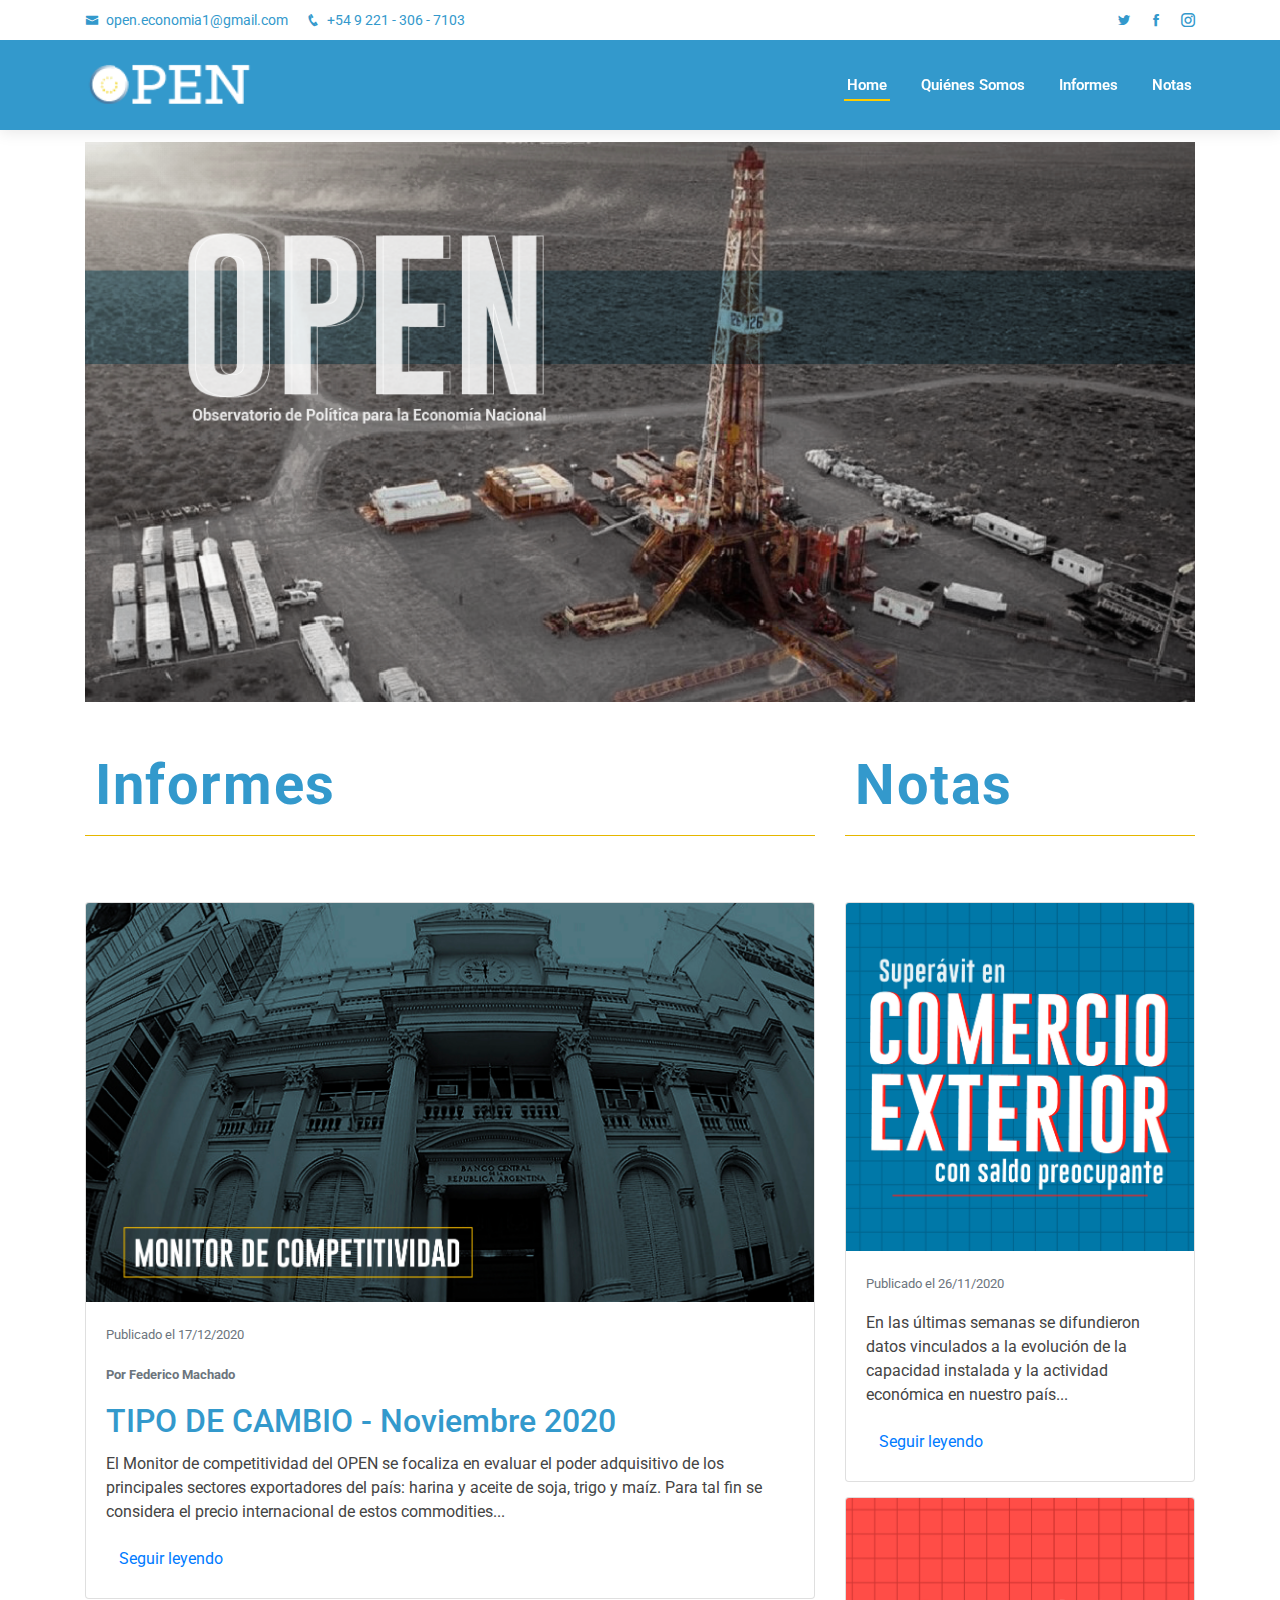
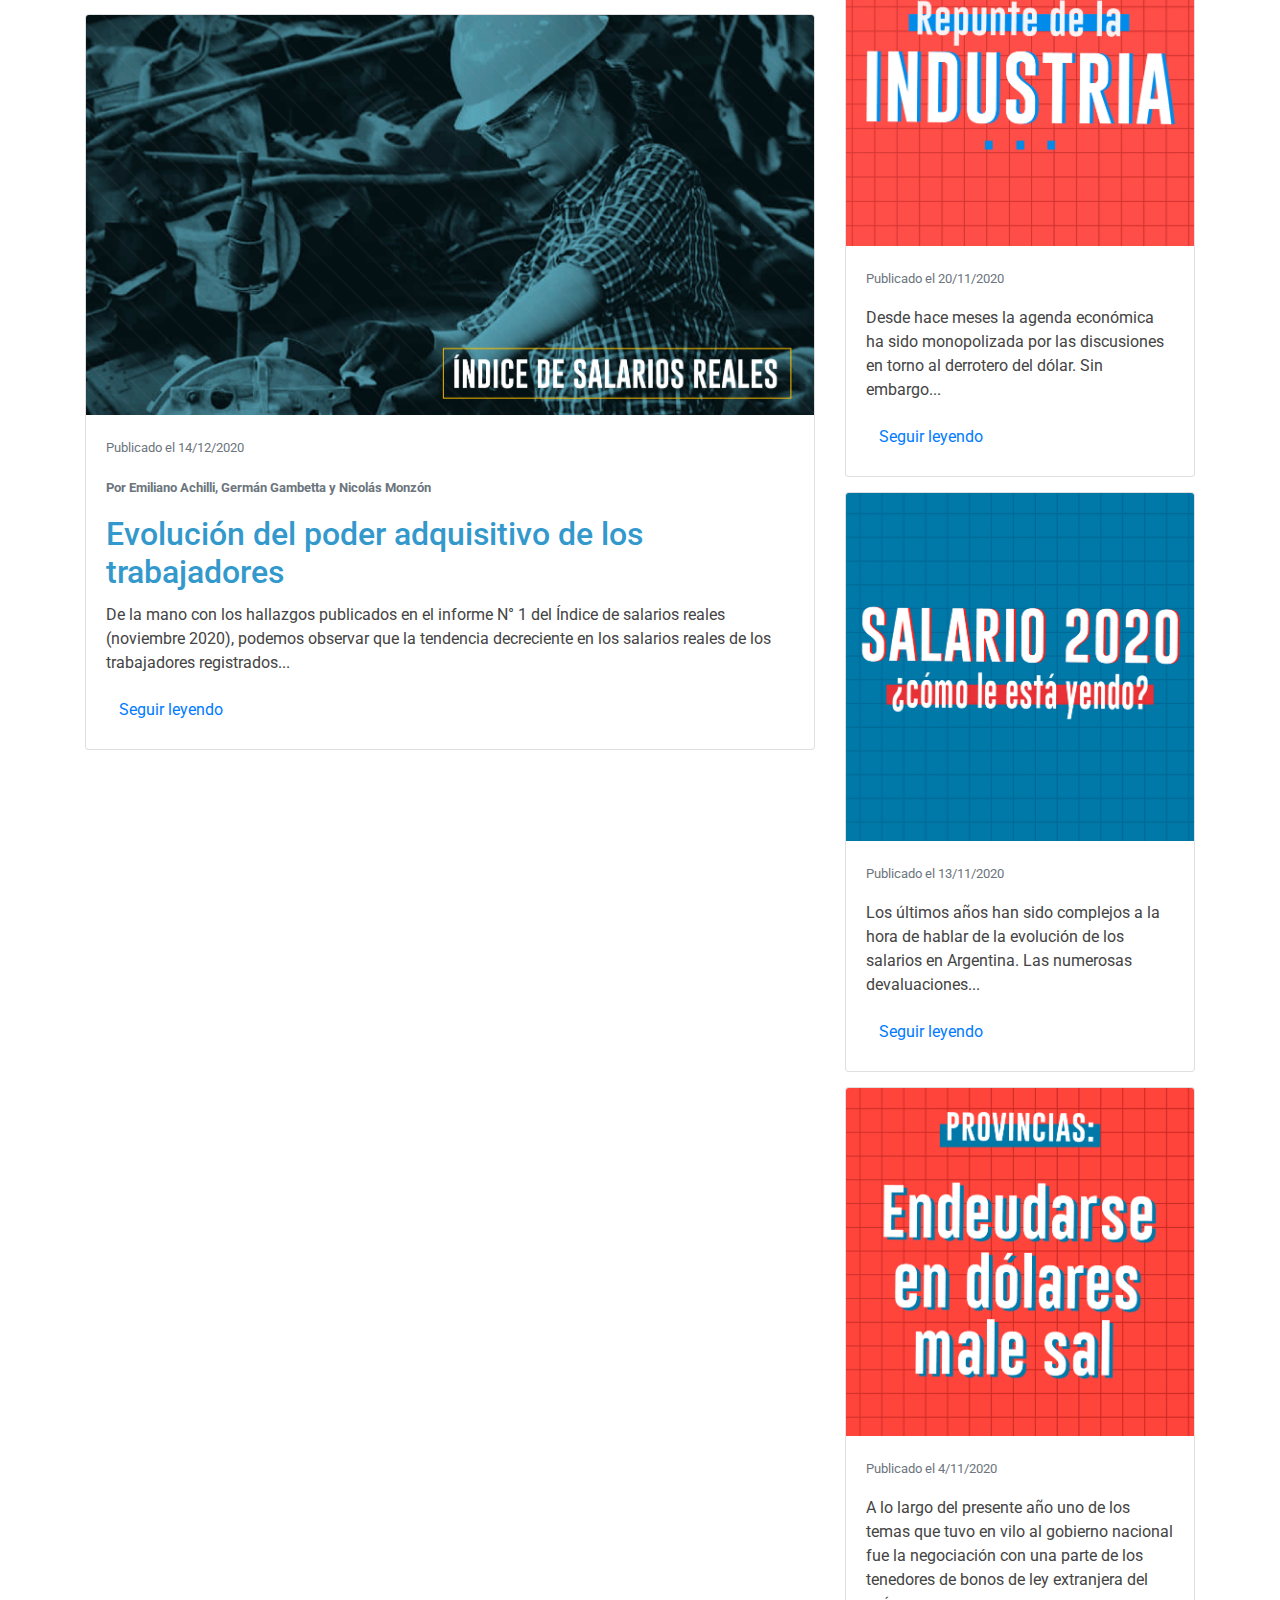
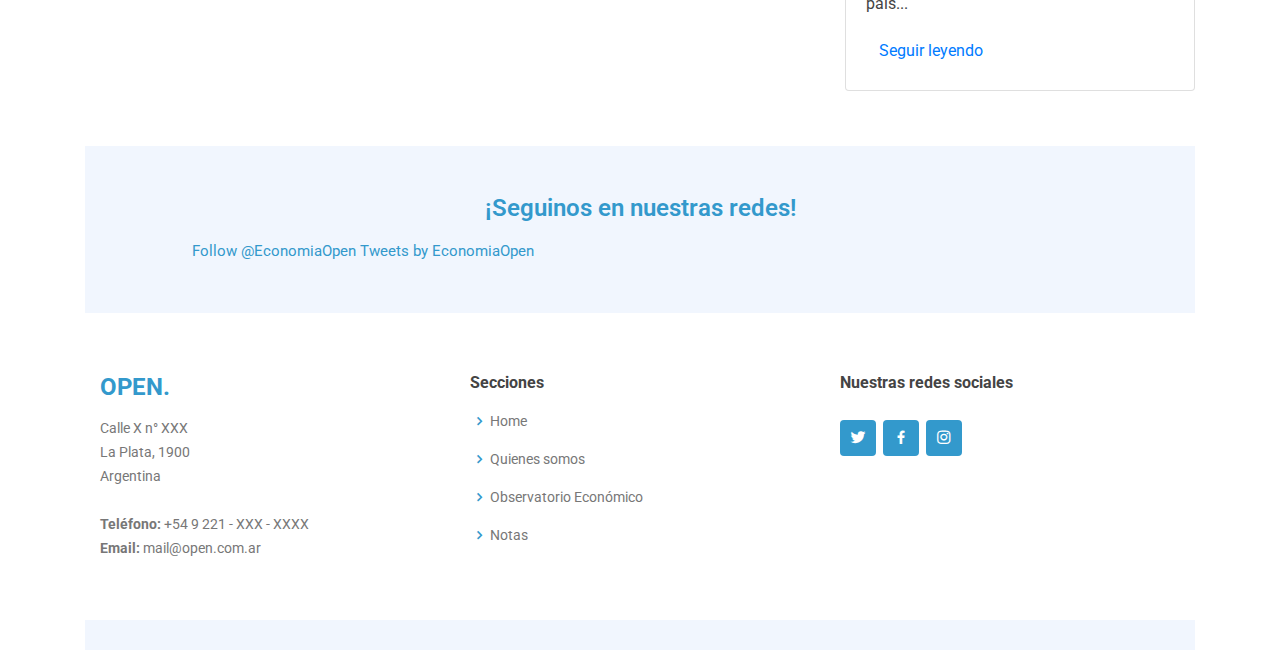
==== commit 68339cb0: "telefono y mail" ====
--- a/index.html
+++ b/index.html
@@ -8,10 +8,6 @@
   <title>OPEN | Observatorio de Políticas para la Economía Nacional - Index</title>
   <meta content="" name="description">
   <meta content="" name="keywords">
-
-  <!-- Favicons -->
-  <link href="assets/img/favicon.png" rel="icon">
-  <link href="assets/img/apple-touch-icon.png" rel="apple-touch-icon">
 
   <!-- Google Fonts -->
   <link href="https://fonts.googleapis.com/css?family=Open+Sans:300,300i,400,400i,600,600i,700,700i|Roboto:300,300i,400,400i,500,500i,600,600i,700,700i|Poppins:300,300i,400,400i,500,500i,600,600i,700,700i" rel="stylesheet">
@@ -35,8 +31,8 @@
   <div id="topbar" class="d-none d-lg-flex align-items-center fixed-top">
     <div class="container d-flex">
       <div class="contact-info mr-auto">
-        <i class="icofont-envelope"></i> <a href="mailto:contact@example.com">mail@open.com.ar</a>
-        <i class="icofont-phone"></i> +54 9 221 - XXX - XXXX
+        <i class="icofont-envelope"></i> <a href="mailto:contact@example.com">open.economia1@gmail.com</a>
+        <i class="icofont-phone"></i> +54 9 221 - 306 - 7103 
       </div>
       <div class="social-links">
         <a href="https://twitter.com/EconomiaOpen" class="twitter"><i class="icofont-twitter"></i></a>
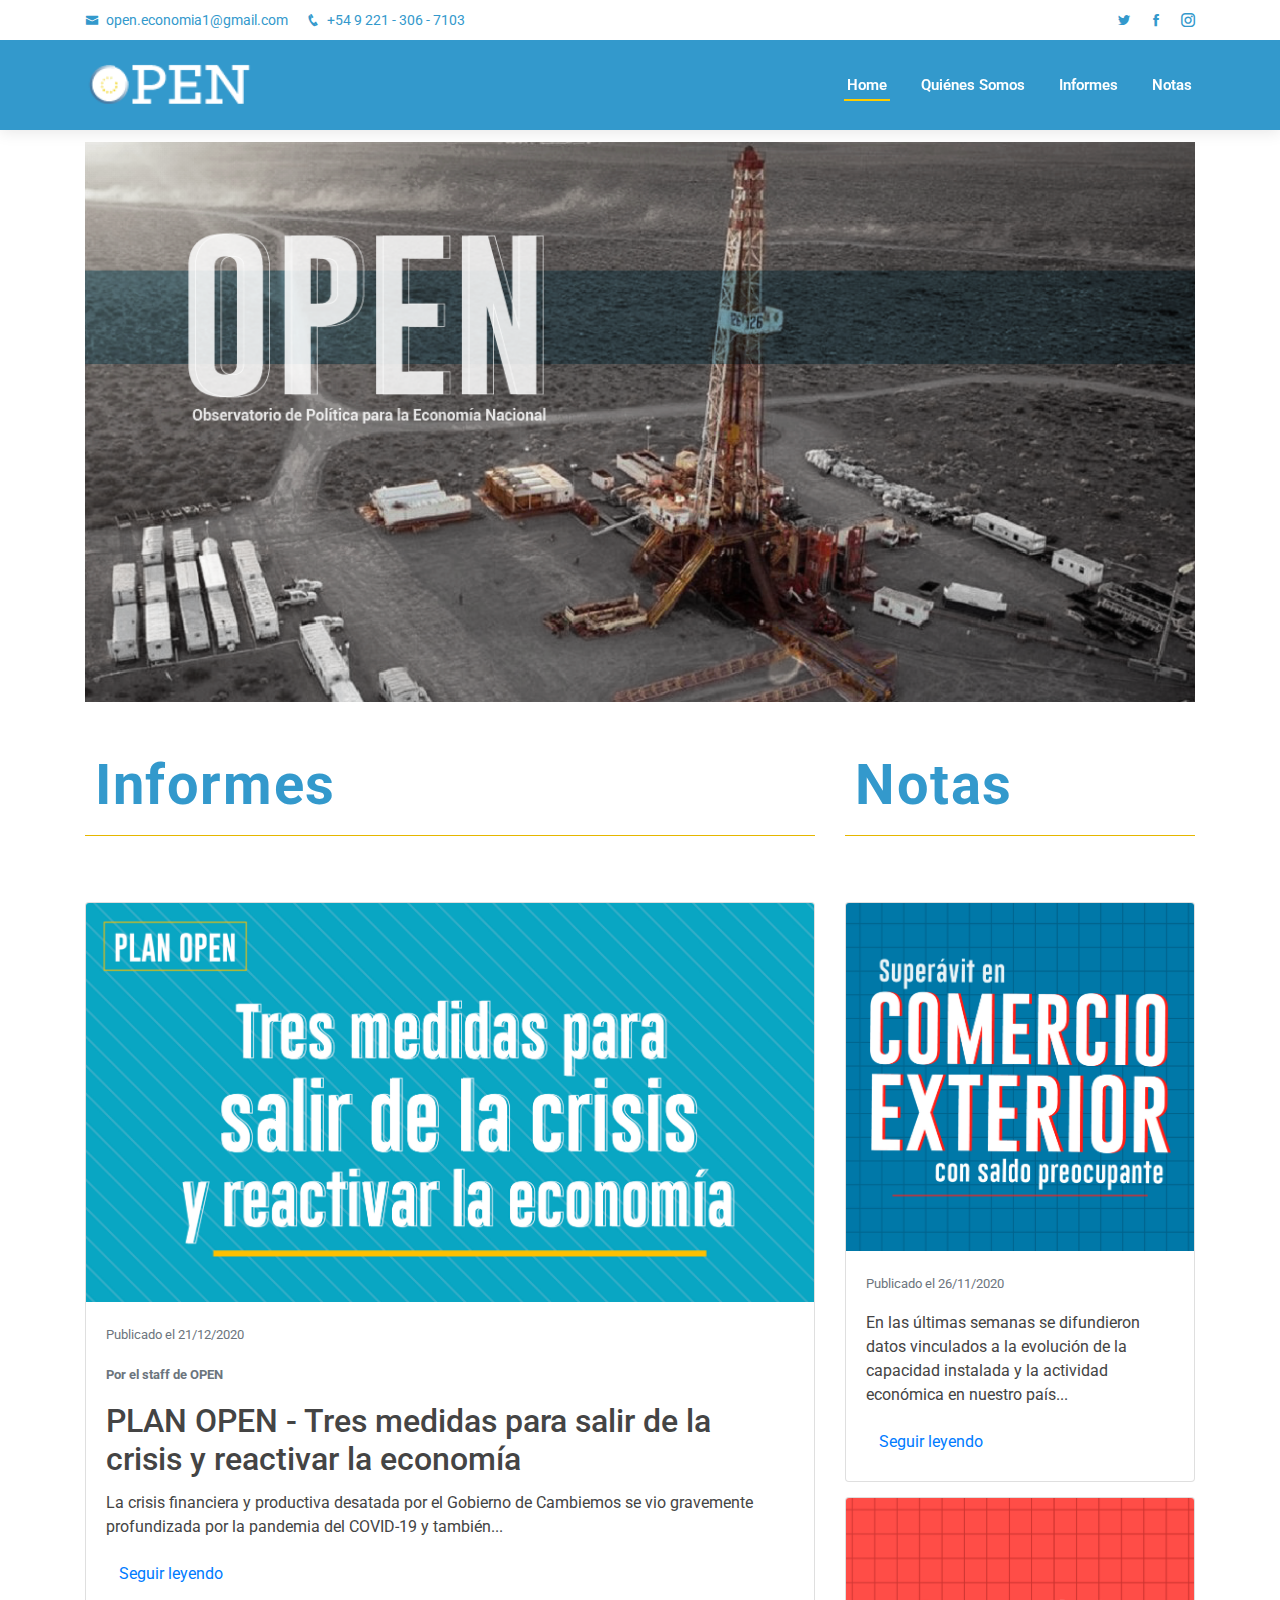
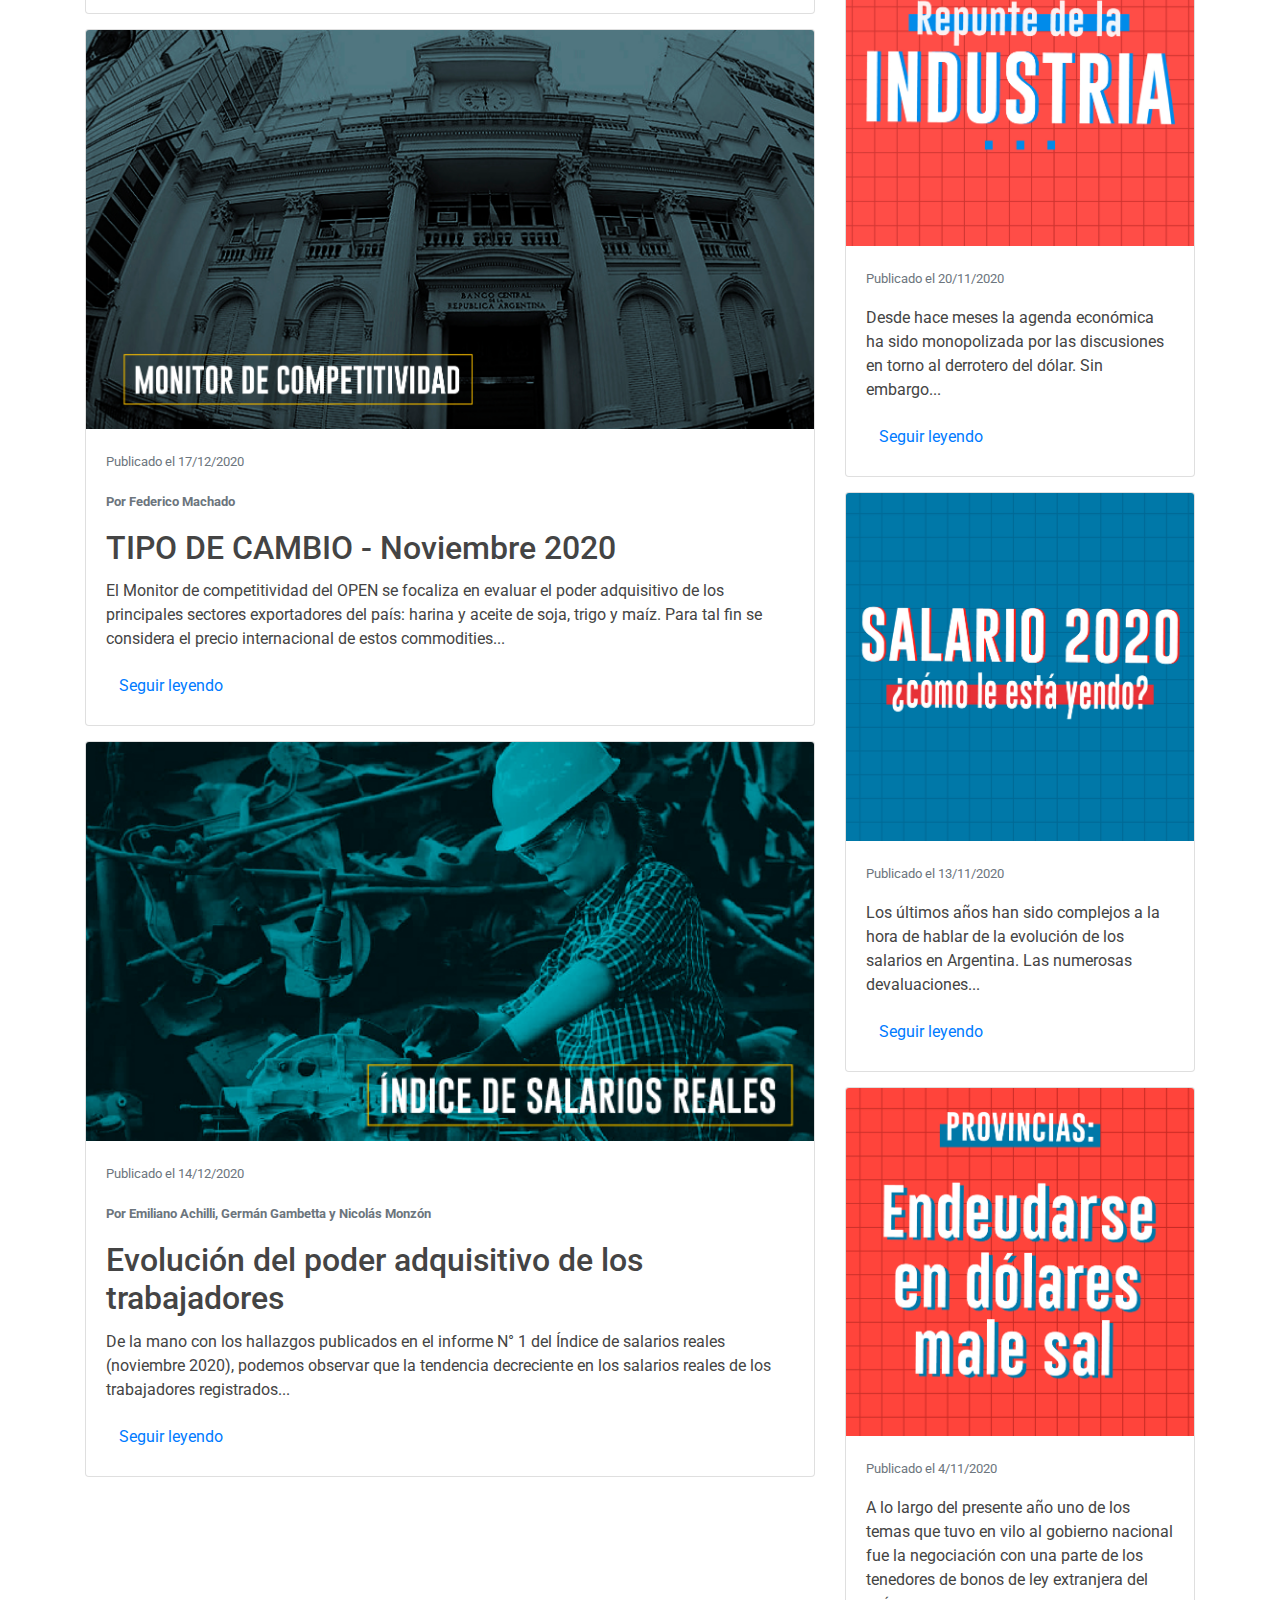
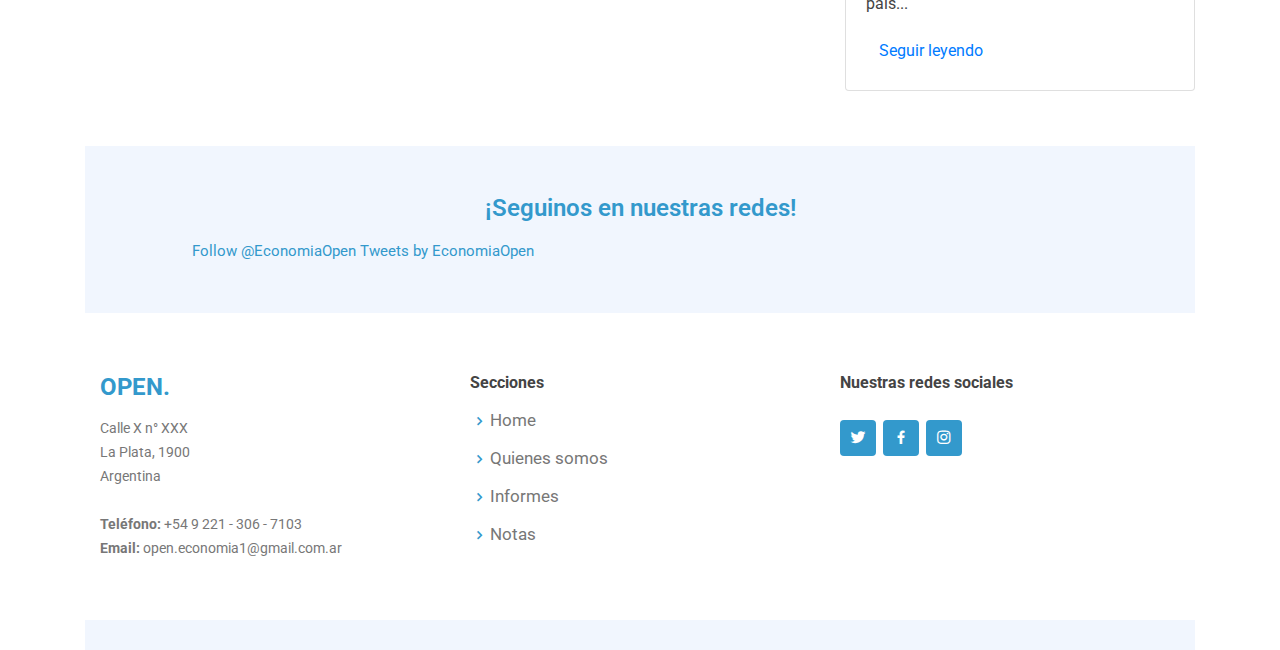
==== commit 23c890b7: "open semi final - falta achicas imagenes" ====
--- a/index.html
+++ b/index.html
@@ -31,7 +31,7 @@
   <div id="topbar" class="d-none d-lg-flex align-items-center fixed-top">
     <div class="container d-flex">
       <div class="contact-info mr-auto">
-        <i class="icofont-envelope"></i> <a href="mailto:contact@example.com">open.economia1@gmail.com</a>
+        <i class="icofont-envelope"></i> <a href="mailto:open.economia1@gmail.com">open.economia1@gmail.com</a>
         <i class="icofont-phone"></i> +54 9 221 - 306 - 7103 
       </div>
       <div class="social-links">
@@ -49,8 +49,6 @@
   <header id="header" class="fixed-top">
     <div class="container d-flex align-items-center">
 
-      <!-- <h1 class="logo mr-auto"><a href="index.html"><span>OPEN.</span></a></h1> -->
-      <!-- Uncomment below if you prefer to use an image logo -->
       <a href="index.html" class="logo mr-auto"><img src="assets/img/logo.png" alt=""></a>
 
       <nav class="nav-menu d-none d-lg-block">
@@ -59,25 +57,6 @@
           <li><a href="quienes-somos.html">Quiénes Somos</a></li>
           <li><a href="informes.html">Informes</a></li>
           <li><a href="notas.html">Notas</a></li>
-     <!-- <li class="drop-down"><a href="">Drop Down</a>
-            <ul>
-              <li><a href="#">Drop Down 1</a></li>
-              <li class="drop-down"><a href="#">Deep Drop Down</a>
-                <ul>
-                  <li><a href="#">Deep Drop Down 1</a></li>
-                  <li><a href="#">Deep Drop Down 2</a></li>
-                  <li><a href="#">Deep Drop Down 3</a></li>
-                  <li><a href="#">Deep Drop Down 4</a></li>
-                  <li><a href="#">Deep Drop Down 5</a></li>
-                </ul>
-              </li>
-              <li><a href="#">Drop Down 2</a></li>
-              <li><a href="#">Drop Down 3</a></li>
-              <li><a href="#">Drop Down 4</a></li>
-            </ul>
-          </li>
-          <li><a href="#contact">Contact</a></li> -->
-
         </ul>
       </nav><!-- .nav-menu -->
 
@@ -90,10 +69,10 @@
   </main>
   <!-- Fin Imagen Principal -->
 
-  <!-- Contenidos -->
+  <!-- Contenidos - informes + notas -->
   <div class="row">
 
-    <!-- Monitor Económico -->
+    <!-- Informes -->
     <section class="col-12 col-md-8">
 
       <!-- Título -->
@@ -103,6 +82,17 @@
       </div>
 
       <!-- A partir de acá se insertan cada una de los nuevos artículos con el formato de tarjeta -->
+      <div class="card">
+        <a href="informe3.html"><img src="assets/img/informes/informe3.jpg" class="card-img-top" alt="Imagen del informe"></a>
+        <div class="card-body">
+          <p class="card-text"><small class="text-muted">Publicado el 21/12/2020</small></p>
+          <p class="card-text"><small class="text-muted"><b>Por el staff de OPEN</b></small></p>
+          <h2 class="card-title">PLAN OPEN - Tres medidas para salir de la crisis y reactivar la economía</h5>
+          <p class="card-text">La crisis financiera y productiva desatada por el Gobierno de Cambiemos se vio gravemente profundizada por la pandemia del COVID-19 y también...</p>
+          <a href="informe3.html" class="btn btn-link">Seguir leyendo</a>
+        </div>
+      </div>
+      
       <div class="card">
         <a href="informe2.html"><img src="assets/img/informes/informe2.jpg" class="card-img-top" alt="Imagen del informe"></a>
         <div class="card-body">
@@ -202,11 +192,7 @@
 
           </div>
           <div class="col-lg-6">
-            
-            
-            <!-- <div class="powr-instagram-feed" id="f2cced0b_1604287656"></div><script src="https://www.powr.io/powr.js?platform=embed"></script>
-
-            <div class='embedsocial-instagram' data-ref="63bd82ec4a86f5b2173c14cc9625899e3c56906b"></div><script>(function(d, s, id){var js; if (d.getElementById(id)) {return;} js = d.createElement(s); js.id = id; js.src = "https://embedsocial.com/embedscript/in.js"; d.getElementsByTagName("head")[0].appendChild(js);}(document, "script", "EmbedSocialInstagramScript"));</script> -->
+                <!-- LUGAR PARA FACEBOOK / INSTAGRAM -->
           </div>
         </div>
       </div>
@@ -222,29 +208,28 @@
               Calle X n° XXX <br>
               La Plata, 1900<br>
               Argentina <br><br>
-              <strong>Teléfono:</strong> +54 9 221 - XXX - XXXX<br>
-              <strong>Email:</strong> mail@open.com.ar<br>
+              <strong>Teléfono:</strong> +54 9 221 - 306 - 7103<br> 
+              <strong>Email:</strong> open.economia1@gmail.com.ar<br>
             </p>
           </div>
 
           <div class="col-lg-4 col-md-6 footer-links">
             <h4>Secciones</h4>
             <ul>
-              <li><i class="bx bx-chevron-right"></i> <a href="#">Home</a></li>
-              <li><i class="bx bx-chevron-right"></i> <a href="#">Quienes somos</a></li>
-              <li><i class="bx bx-chevron-right"></i> <a href="#">Observatorio Económico</a></li>
-              <li><i class="bx bx-chevron-right"></i> <a href="#">Notas</a></li>
-              <!-- <li><i class="bx bx-chevron-right"></i> <a href="#">Privacy policy</a></li>
-            </ul> -->
+              <li><i class="bx bx-chevron-right"></i> <a href="index.html">Home</a></li>
+              <li><i class="bx bx-chevron-right"></i> <a href="quienes-somos.html">Quienes somos</a></li>
+              <li><i class="bx bx-chevron-right"></i> <a href="informes.html">Informes</a></li>
+              <li><i class="bx bx-chevron-right"></i> <a href="notas.html">Notas</a></li>
+            </ul>
           </div>
 
 
           <div class="col-lg-4 col-md-6 footer-links">
             <h4>Nuestras redes sociales</h4>
             <div class="social-links mt-3">
-              <a href="#" class="twitter"><i class="bx bxl-twitter"></i></a>
-              <a href="#" class="facebook"><i class="bx bxl-facebook"></i></a>
-              <a href="#" class="instagram"><i class="bx bxl-instagram"></i></a>
+              <a href="https://twitter.com/EconomiaOpen" class="twitter"><i class="bx bxl-twitter"></i></a>
+              <a href="https://www.facebook.com/open.economia" class="facebook"><i class="bx bxl-facebook"></i></a>
+              <a href="https://www.instagram.com/open.economia/" class="instagram"><i class="bx bxl-instagram"></i></a>
             </div>
           </div>
 
--- a/assets/css/style.css
+++ b/assets/css/style.css
@@ -16,11 +16,19 @@
   font-family: "Roboto";
 }
 
-h1, h2, h3, h4, h5, h6 {
-  color: #3399CC;
+h1, h3, h4, h5, h6 {
+  color: #3399CC;
+}
+
+h2 {
+  color: #444444;
 }
 
 p {
+  font-size: larger;
+}
+
+li {
   font-size: larger;
 }
 
